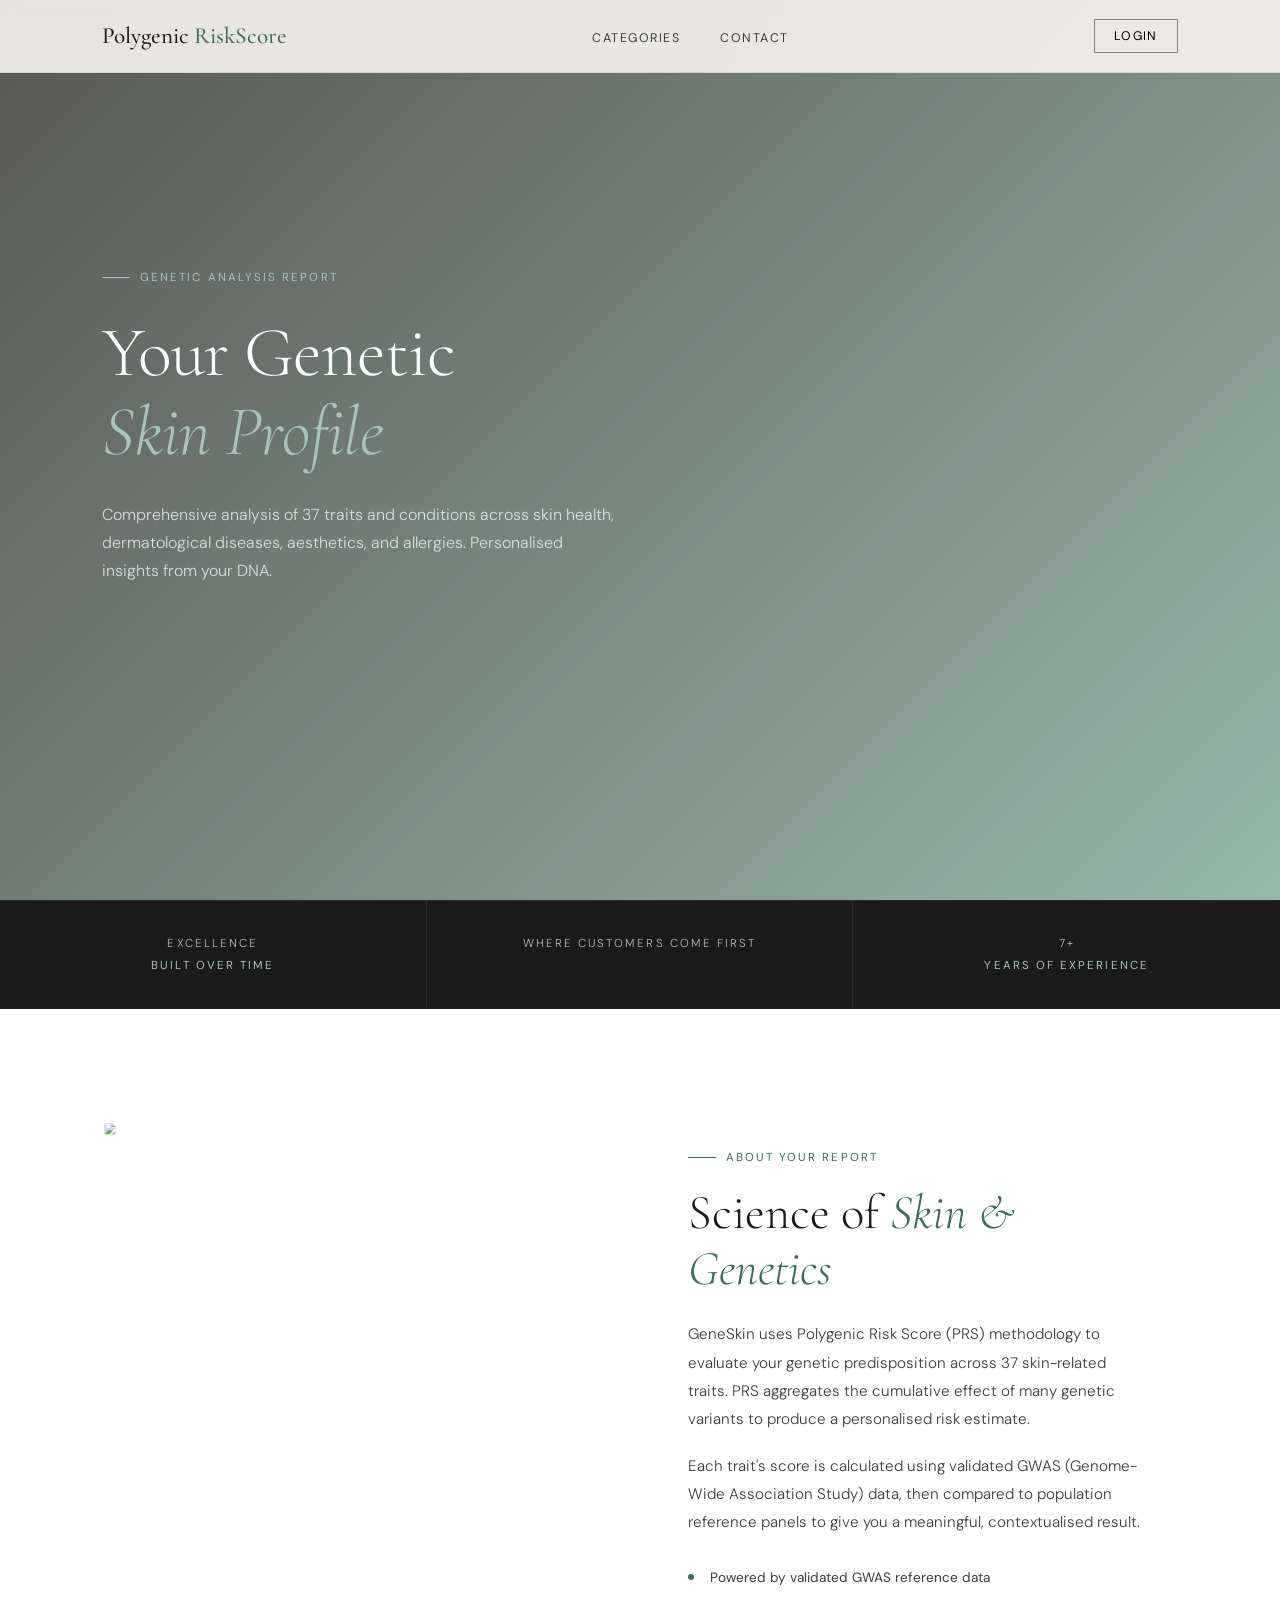
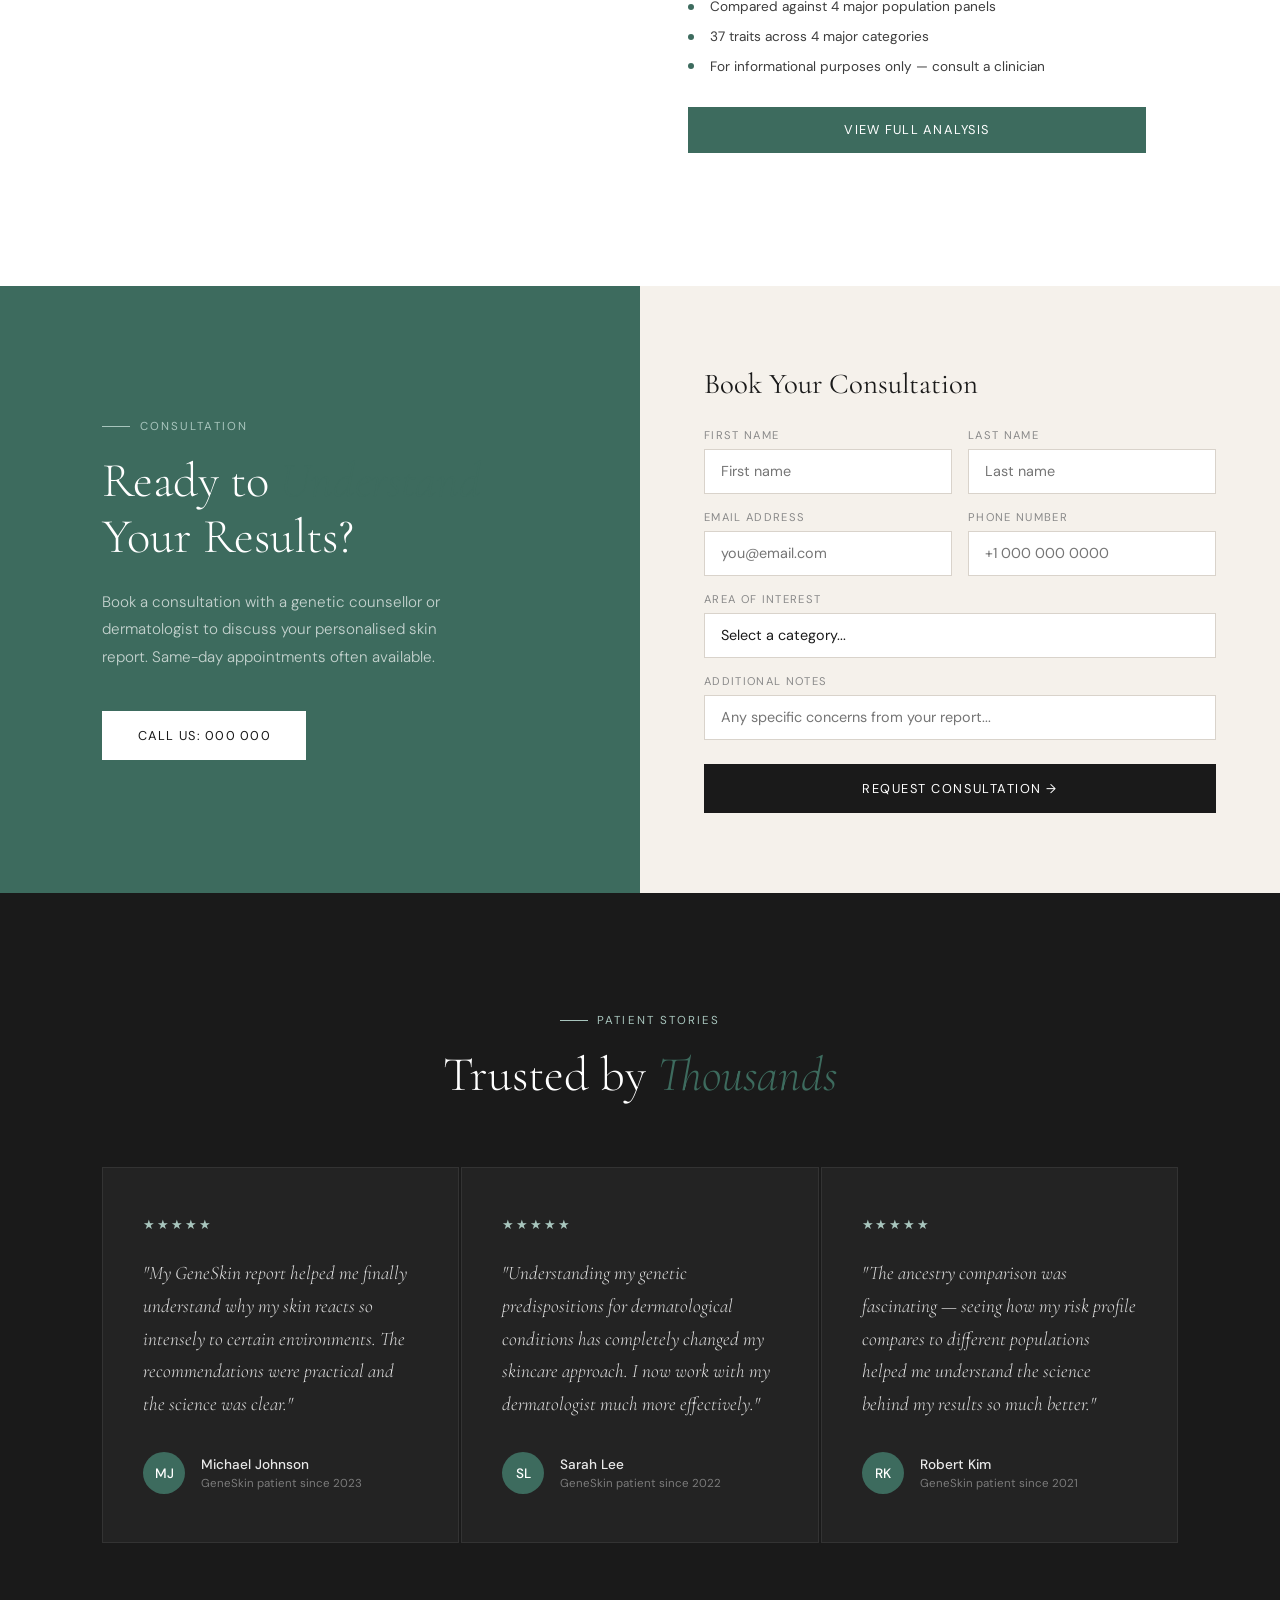
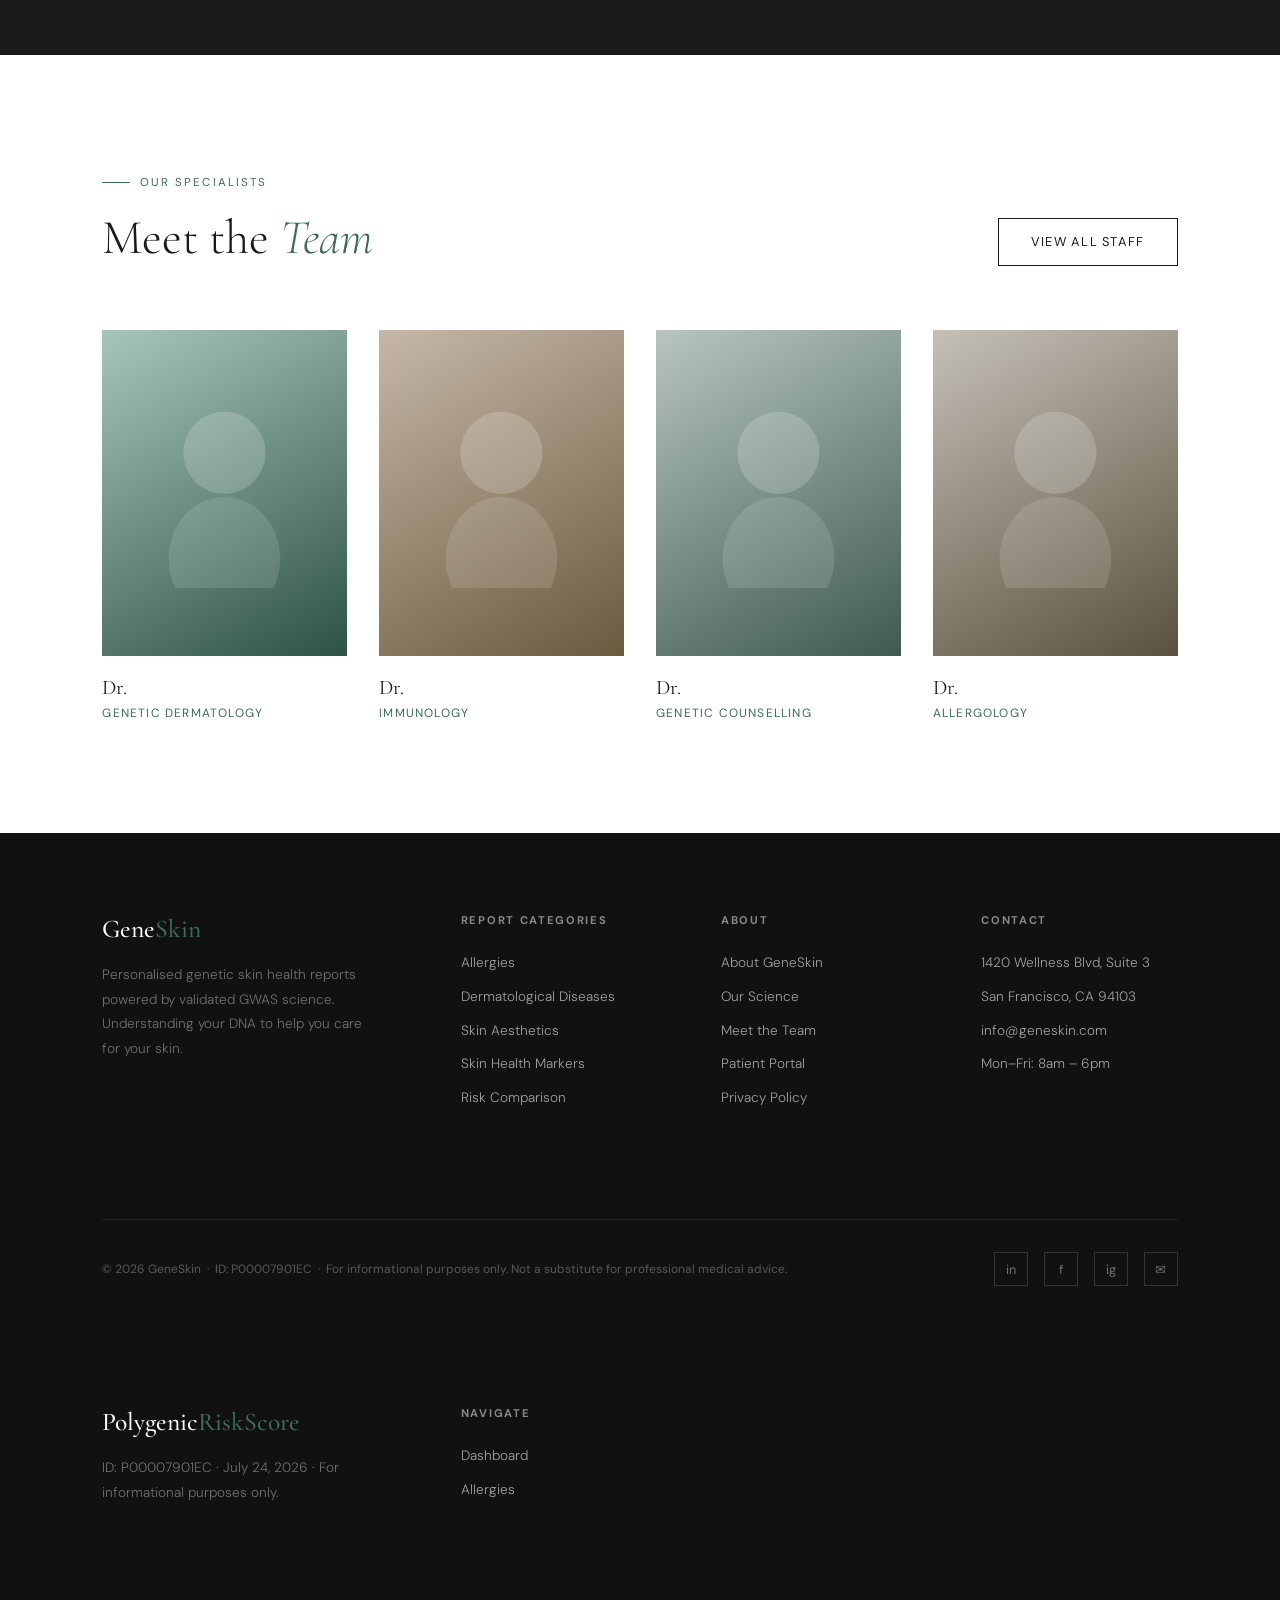
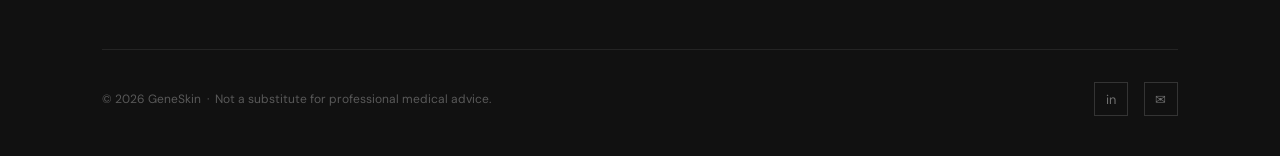
==== index.html @ 8145c3d1 "first commit" ====
<!DOCTYPE html>
<html lang="en">
<head>
  <meta charset="UTF-8" />
  <meta name="viewport" content="width=device-width, initial-scale=1.0" />
  <title>GeneSkin — Genetic Skin Report</title>
  <link rel="preconnect" href="https://fonts.googleapis.com" />
  <link rel="preconnect" href="https://fonts.gstatic.com" crossorigin />
  <link href="https://fonts.googleapis.com/css2?family=Cormorant+Garamond:ital,wght@0,300;0,400;0,500;0,600;1,300;1,400&family=DM+Sans:ital,opsz,wght@0,9..40,300;0,9..40,400;0,9..40,500;1,9..40,300&display=swap" rel="stylesheet" />
  <link rel="stylesheet" href="style.css" />
</head>
<body>



<!-- ── FRONT PAGE INFO STRIP ── -->


<!-- ── NAV ── -->
<nav>
  <a href="#" class="nav-logo" onclick="showPage('dashboard'); return false;">Polygenic <span>RiskScore</span></a>
  <ul class="nav-links">
  
    
    <li><a href="#" onclick="showPage('comparison'); return false;">categories</a></li>
    
    <li><a href="#" onclick="showPage('dashboard'); setTimeout(()=>document.getElementById('contact-anchor').scrollIntoView({behavior:'smooth'}),300); return false;">Contact</a></li>
  </ul>
  <div style="display:flex; align-items:center; gap:1rem;">
    <button id="back-btn" class="btn-outline" style="display:none; font-size:0.78rem; padding:0.5rem 1.2rem;"></button>
    <button class="btn-outline" type="button" onclick="window.location.href='login.html';" style="font-size:0.78rem; padding:0.5rem 1.2rem;">Login</button>   
    
  </div>
  <button class="nav-hamburger" id="hamburger" aria-label="Open menu">
    <span></span><span></span><span></span>
  </button>
</nav>

<!-- Mobile Menu -->
<div class="mobile-menu" id="mobile-menu">
  <a href="#" onclick="closeMobileMenu(); showPage('dashboard'); return false;">Dashboard</a>
  <a href="#" onclick="closeMobileMenu(); showPage('allergies'); return false;">Allergies</a>
  <a href="#" onclick="closeMobileMenu(); showPage('dashboard'); setTimeout(()=>document.getElementById('services-anchor').scrollIntoView({behavior:'smooth'}),300); return false;">Categories</a>
  <a href="#" onclick="closeMobileMenu(); showPage('comparison'); return false;">Risk Analysis</a>
  <a href="#" onclick="closeMobileMenu(); showPage('dashboard'); setTimeout(()=>document.getElementById('contact-anchor').scrollIntoView({behavior:'smooth'}),300); return false;">Contact</a>
  <div class="mobile-menu-cta">
    <button class="nav-cta" style="width:100%; padding:1rem;" onclick="closeMobileMenu(); showPage('comparison');">View Report</button>
    <button class="btn-outline" style="width:100%; padding:1rem; color:var(--dark); border-color:var(--dark);" onclick="window.location.href='login.html';">Login</button>
  </div>
</div>

<!-- ══════════════ DASHBOARD PAGE ══════════════ -->
 
<div id="pg-dashboard" class="page-section">

  <!-- ── HERO ── -->
  <section class="hero" style="padding:0;">
    <img src="../code/images/patient.webp" class="patientpic" alt="Patient consultation" />
    <div class="hero-overlay"></div>
    <div class="hero-content">
      <div class="hero-tag">Genetic Analysis Report</div>
      <h1>Your Genetic<br/><em>Skin Profile</em></h1>
      <p class="hero-desc">Comprehensive analysis of 37 traits and conditions across skin health, dermatological diseases, aesthetics, and allergies. Personalised insights from your DNA.</p>
    
    </div>
    
  </section>

  <!-- ── STATS STRIP ── -->
    <div class="stats-strip">
      <div class="stat-item stat-tagline">
      <div class="stat-num">Excellence </div>
      <div class="stat-label">Built Over Time</div>
      </div>
    <div class="stat-item stat-tagline">
      <div class="stat-num">Where Customers Come First</div>
    
    </div>
    <div class="stat-item stat-tagline">
      <div class="stat-num">7+</div>
      <div class="stat-label">years of experience</div>
    </div>     
  </div>

 
  <!-- ── ABOUT / PRS ── -->
  <section class="about" id="about-anchor">
    <div class="about-inner reveal">
      <div class="about-img-wrap">
    <img src="/output/code/images/hosiptalin.jpg" class="hosiptalin">
      </div>
      <div class="about-content">
        <span class="section-tag">About Your Report</span>
        <h2>Science of <em>Skin & Genetics</em></h2>
        <p>GeneSkin uses Polygenic Risk Score (PRS) methodology to evaluate your genetic predisposition across 37 skin-related traits. PRS aggregates the cumulative effect of many genetic variants to produce a personalised risk estimate.</p>
        <p>Each trait's score is calculated using validated GWAS (Genome-Wide Association Study) data, then compared to population reference panels to give you a meaningful, contextualised result.</p>
        <div class="credentials">
          <div class="credential">Powered by validated GWAS reference data</div>
          <div class="credential">Compared against 4 major population panels</div>
          <div class="credential">37 traits across 4 major categories</div>
          <div class="credential">For informational purposes only — consult a clinician</div>
        </div>
        <button class="btn-primary" onclick="showPage('comparison')">View Full Analysis</button>
      </div>
    </div>
  </section>

 


  <!-- ── BOOKING ── -->
  <div class="booking" id="booking-anchor">
    <div class="booking-left reveal">
      <span class="section-tag">Consultation</span>
      <h2>Ready to <em>Understand</em> Your Results?</h2>
      <p>Book a consultation with a genetic counsellor or dermatologist to discuss your personalised skin report. Same-day appointments often available.</p>
      <button class="btn-light">Call Us: 000 000</button>
    </div>
    <div class="booking-form reveal">
      <h3>Book Your Consultation</h3>
      <div class="form-row">
        <div class="form-group">
          <label>First Name</label>
          <input type="text" placeholder="First name" />
        </div>
        <div class="form-group">
          <label>Last Name</label>
          <input type="text" placeholder="Last name" />
        </div>
        <div class="form-group">
          <label>Email Address</label>
          <input type="email" placeholder="you@email.com" />
        </div>
        <div class="form-group">
          <label>Phone Number</label>
          <input type="tel" placeholder="+1 000 000 0000" />
        </div>
        <div class="form-group full">
          <label>Area of Interest</label>
          <select>
            <option>Select a category...</option>
            <option>Allergies</option>
            <option>Dermatological Diseases</option>
            <option>Skin Aesthetics</option>
            <option>Skin Health Markers</option>
            <option>Full Report Review</option>
          </select>
        </div>
        <div class="form-group full">
          <label>Additional Notes</label>
          <input type="text" placeholder="Any specific concerns from your report..." />
        </div>
        <button class="submit-btn" type="button">Request Consultation →</button>
      </div>
    </div>
  </div>

  <!-- ── TESTIMONIALS ── -->
  <section class="testimonials">
    <div class="test-head reveal">
      <span class="section-tag">Patient Stories</span>
      <h2>Trusted by <em>Thousands</em></h2>
    </div>
    <div class="testimonials-grid reveal">
      <div class="test-card">
        <div class="test-stars">★★★★★</div>
        <p class="test-text">"My GeneSkin report helped me finally understand why my skin reacts so intensely to certain environments. The recommendations were practical and the science was clear."</p>
        <div class="test-author">
          <div class="test-avatar">MJ</div>
          <div>
            <div class="test-name">Michael Johnson</div>
            <div class="test-role">GeneSkin patient since 2023</div>
          </div>
        </div>
      </div>
      <div class="test-card">
        <div class="test-stars">★★★★★</div>
        <p class="test-text">"Understanding my genetic predispositions for dermatological conditions has completely changed my skincare approach. I now work with my dermatologist much more effectively."</p>
        <div class="test-author">
          <div class="test-avatar">SL</div>
          <div>
            <div class="test-name">Sarah Lee</div>
            <div class="test-role">GeneSkin patient since 2022</div>
          </div>
        </div>
      </div>
      <div class="test-card">
        <div class="test-stars">★★★★★</div>
        <p class="test-text">"The ancestry comparison was fascinating — seeing how my risk profile compares to different populations helped me understand the science behind my results so much better."</p>
        <div class="test-author">
          <div class="test-avatar">RK</div>
          <div>
            <div class="test-name">Robert Kim</div>
            <div class="test-role">GeneSkin patient since 2021</div>
          </div>
        </div>
      </div>
    </div>
  </section>

  <!-- ── TEAM ── -->
  <section class="team" id="team-anchor">
    <div class="team-head reveal">
      <div>
        <span class="section-tag">Our Specialists</span>
        <h2>Meet the <em>Team</em></h2>
      </div>
      <button class="btn-outline" style="color:var(--dark); border-color:var(--dark);">View All Staff</button>
    </div>
    <div class="team-grid reveal">
      <div class="team-card">
        <div class="team-photo">
          <svg viewBox="0 0 100 130" xmlns="http://www.w3.org/2000/svg" width="60%">
            <circle cx="50" cy="38" r="28" fill="rgba(255,255,255,0.18)"/>
            <ellipse cx="50" cy="110" rx="38" ry="42" fill="rgba(255,255,255,0.12)"/>
          </svg>
        </div>
        <div class="team-overlay">
          <div class="team-social">in</div>
          <div class="team-social">✉</div>
          <div class="team-social">🔗</div>
        </div>
        <div class="team-info">
          <div class="team-name">Dr. </div>
          <div class="team-specialty">Genetic Dermatology</div>
        </div>
      </div>
      <div class="team-card">
        <div class="team-photo" style="background: linear-gradient(150deg,#c5b8a8 0%,#6b5a3e 100%);">
          <svg viewBox="0 0 100 130" xmlns="http://www.w3.org/2000/svg" width="60%">
            <circle cx="50" cy="38" r="28" fill="rgba(255,255,255,0.18)"/>
            <ellipse cx="50" cy="110" rx="38" ry="42" fill="rgba(255,255,255,0.12)"/>
          </svg>
        </div>
        <div class="team-overlay">
          <div class="team-social">in</div>
          <div class="team-social">✉</div>
          <div class="team-social">🔗</div>
        </div>
        <div class="team-info">
          <div class="team-name">Dr.</div>
          <div class="team-specialty">Immunology</div>
        </div>
      </div>
      <div class="team-card">
        <div class="team-photo" style="background: linear-gradient(150deg,#b8c5c0 0%,#3e5a52 100%);">
          <svg viewBox="0 0 100 130" xmlns="http://www.w3.org/2000/svg" width="60%">
            <circle cx="50" cy="38" r="28" fill="rgba(255,255,255,0.18)"/>
            <ellipse cx="50" cy="110" rx="38" ry="42" fill="rgba(255,255,255,0.12)"/>
          </svg>
        </div>
        <div class="team-overlay">
          <div class="team-social">in</div>
          <div class="team-social">✉</div>
          <div class="team-social">🔗</div>
        </div>
        <div class="team-info">
          <div class="team-name">Dr. </div>
          <div class="team-specialty">Genetic Counselling</div>
        </div>
      </div>
      <div class="team-card">
        <div class="team-photo" style="background: linear-gradient(150deg,#c5c0b8 0%,#5a523e 100%);">
          <svg viewBox="0 0 100 130" xmlns="http://www.w3.org/2000/svg" width="60%">
            <circle cx="50" cy="38" r="28" fill="rgba(255,255,255,0.18)"/>
            <ellipse cx="50" cy="110" rx="38" ry="42" fill="rgba(255,255,255,0.12)"/>
          </svg>
        </div>
        <div class="team-overlay">
          <div class="team-social">in</div>
          <div class="team-social">✉</div>
          <div class="team-social">🔗</div>
        </div>
        <div class="team-info">
          <div class="team-name">Dr. </div>
          <div class="team-specialty">Allergology</div>
        </div>
      </div>
    </div>
  </section>

  <!-- ── FOOTER ── -->
  <footer id="contact-anchor">
    <div class="foot-brand">
      <a href="#" class="nav-logo" onclick="showPage('dashboard'); return false;">Gene<span>Skin</span></a>
      <p>Personalised genetic skin health reports powered by validated GWAS science. Understanding your DNA to help you care for your skin.</p>
      
    </div>
    <div class="foot-col">
      <h4>Report Categories</h4>
      <ul>
        <li><a href="#" onclick="showPage('allergies'); return false;">Allergies</a></li>
        <li><a href="#" onclick="showPage('comparison'); return false;">Dermatological Diseases</a></li>
        <li><a href="#" onclick="showPage('comparison'); return false;">Skin Aesthetics</a></li>
        <li><a href="#" onclick="showPage('comparison'); return false;">Skin Health Markers</a></li>
        <li><a href="#" onclick="showPage('comparison'); return false;">Risk Comparison</a></li>
      </ul>
    </div>
    <div class="foot-col">
      <h4>About</h4>
      <ul>
        <li><a href="#">About GeneSkin</a></li>
        <li><a href="#">Our Science</a></li>
        <li><a href="#">Meet the Team</a></li>
        <li><a href="#">Patient Portal</a></li>
        <li><a href="#">Privacy Policy</a></li>
      </ul>
    </div>
    <div class="foot-col">
      <h4>Contact</h4>
      <ul>
        <li><a href="#">1420 Wellness Blvd, Suite 3</a></li>
        <li><a href="#">San Francisco, CA 94103</a></li>
        <li><a href="#">info@geneskin.com</a></li>
        <li><a href="#">Mon–Fri: 8am – 6pm</a></li>
      </ul>
    </div>
    <div class="foot-bottom">
      <p>© 2026 GeneSkin &nbsp;·&nbsp; ID: P00007901EC &nbsp;·&nbsp; For informational purposes only. Not a substitute for professional medical advice.</p>
      <div class="foot-socials">
        <div class="foot-social">in</div>
        <div class="foot-social">f</div>
        <div class="foot-social">ig</div>
        <div class="foot-social">✉</div>
      </div>
    </div>
  </footer>

</div><!-- end pg-dashboard -->

<!-- ══════════════ ALLERGIES PAGE ══════════════ -->
<div id="pg-allergies" class="page-section">

  <section class="allergies-section" id="overview">
    <div class="allergy-head reveal">
      <div>
        <span class="section-tag"></span>
        <h2> <em>Allergies</em></h2>
       
        <p style="font-size:0.95rem; font-weight:300; color:var(--cream); margin-top:1rem; max-width:580px; line-height:1.75;">Analysis of immune responses, sensitivities, and allergic reactions based on your genetic variants.</p>
      </div>
    </div>
    <div class="traits-layout reveal">
      <div class="jump-menu-container">
        <div class="jump-menu-header">On this page</div>
        <ul class="jump-menu-list">
          <li class="active"><a href="#overview">Overview</a></li>
          <li><a href="#eczema">Eczema</a></li>
          <li><a href="#hives">Environmental Trigger Responses</a></li>
          <li><a href="#contact-dermatitis">General Allergic Sensitivity</a></li>
          <li><a href="#faqs">FAQs</a></li>
        </ul>
      </div>

      <div class="traits-list">
      <div class="trait-row vh" id="hives" onclick="showPage('trait-detail')">
        <div class="rbadge b-vh">Very High</div>
        <div>
          <div class="tname">Itch intensity from mosquito bite</div>
          <div class="tdesc">The intensity of mosquito bite itching refers to the body's reaction to the mosquito's saliva, which can range from mild to intense. This indicates how the immune system responds to allergens.</div>
        </div>
        <div class="tarrow">→</div>
      </div>
      <div class="trait-row md" id="contact-dermatitis">
        <div class="rbadge b-md">Medium</div>
        <div>
          <div class="tname">Allergic diseases (asthma, allergic rhinitis, or eczema)</div>
          <div class="tdesc">Reactions of the body to substances that are normally harmless, causing symptoms such as difficulty breathing, sneezing, or skin irritation. They affect quality of life.</div>
        </div>
        <div class="tarrow">→</div>
      </div>
      <div class="trait-row md">
        <div class="rbadge b-md">Medium</div>
        <div>
          <div class="tname">Allergic sensitivity</div>
          <div class="tdesc">The body's reaction to substances that are normally harmless, such as pollen or food, causing symptoms like itching, swelling, and difficulty breathing.</div>
        </div>
        <div class="tarrow">→</div>
      </div>
      <div class="trait-row md" id="eczema">
        <div class="rbadge b-md">Medium</div>
        <div>
          <div class="tname">Eczema and allergies</div>
          <div class="tdesc">Skin reactions that occur due to sensitivities to substances, causing itching, redness, and inflammation. Important for understanding body reactions to allergens and irritants.</div>
        </div>
        <div class="tarrow">→</div>
      </div>
      </div>
    </div>
  </section>

  <!-- Allergies footer -->
  <div id="faqs"></div>
  <footer id="contact-anchor-allergies">
    <div class="foot-brand">
      <a href="#" class="nav-logo" onclick="showPage('dashboard'); return false;">Gene<span>Skin</span></a>
      <p>Personalised genetic skin health reports. ID: P00007901EC · July 24, 2026</p>
    </div>
    <div class="foot-col">
      <h4>Report Sections</h4>
      <ul>
        <li><a href="#" onclick="showPage('dashboard'); return false;">Dashboard</a></li>
        <li><a href="#" onclick="showPage('comparison'); return false;">Risk Analysis</a></li>
      </ul>
    </div>
    <div class="foot-col"><h4></h4><ul></ul></div>
    <div class="foot-col"><h4></h4><ul></ul></div>
    <div class="foot-bottom">
      <p>© 2026 GeneSkin &nbsp;·&nbsp; For informational purposes only.</p>
      <div class="foot-socials">
        <div class="foot-social">in</div>
        <div class="foot-social">✉</div>
      </div>
    </div>
  </footer>

</div><!-- end pg-allergies -->


<!-- ══════════════ TRAIT DETAIL PAGE ══════════════ -->
<div id="pg-trait-detail" class="page-section">

  <section class="detail-section">
    <div class="reveal">
      <span class="section-tag">Trait Detail</span>
      <h2 class="detail-title">Itch intensity from mosquito bite</h2>
      <p class="detail-sub">The intensity of mosquito bite itching refers to the body's reaction to the mosquito's saliva, which can range from mild to intense. This characteristic is important because it indicates how the immune system responds to allergens.</p>
      <div class="risk-pill">⚠ Very High Risk</div>
    </div>

    <div class="detail-inner">
      <div class="reveal">
        <div class="card">
          <div class="card-title"><span>💡</span> Clinical Recommendations</div>
          <div class="recs">
            <div class="rec">The phenotype of 'mosquito bite itch intensity' with a risk level of 'Very High' indicates that you experience a significantly stronger reaction to mosquito bites compared to most people. This heightened sensitivity can lead to more intense itching and discomfort when bitten, which may be bothersome and could affect your quality of life.</div>
            <div class="rec">To manage this condition, consider using topical anti-itch creams or antihistamines to alleviate symptoms when you do get bitten. Additionally, taking preventive measures such as using insect repellent, wearing protective clothing, and avoiding areas with high mosquito activity can help reduce the likelihood of bites. If the itching becomes severe or persistent, consulting a healthcare professional for further advice may be beneficial.</div>
          </div>
        </div>

        <div class="card">
          <div class="card-title"><span>🧬</span> Genetic Variants</div>
          <p style="color:var(--light);font-size:0.85rem;font-weight:300;margin-bottom:1.2rem;">The following genetic variants are associated with this phenotype, listed in descending order of their impact on your Polygenic Risk Score:</p>
          <div style="overflow-x:auto;">
            <table class="gtable">
              <thead><tr><th>Chromosome</th><th>Position</th><th>Ref / Effect Alleles</th><th>Your Genotype</th><th>Gene</th></tr></thead>
              <tbody>
                <tr><td>22</td><td>37251028</td><td>C / T</td><td>CC</td><td><span class="gbadge">RAC2</span></td></tr>
                <tr><td>11</td><td>81190800</td><td>A / C</td><td>AA</td><td><span class="gbadge">near COX6A1P4</span></td></tr>
                <tr><td>2</td><td>47971006</td><td>C / T</td><td>CC</td><td><span class="gbadge">near VN1R18P</span></td></tr>
                <tr><td>2</td><td>48191180</td><td>A / G</td><td>AA</td><td><span class="gbadge">near RN7SKP224</span></td></tr>
                <tr><td>4</td><td>122806140</td><td>G / T</td><td>GG</td><td><span class="gbadge">near FGF2</span></td></tr>
                <tr><td>1</td><td>152206676</td><td>C / T</td><td>CC</td><td><span class="gbadge">CCDST</span></td></tr>
                <tr><td>3</td><td>106156699</td><td>A / C</td><td>AA</td><td><span class="gbadge">near CBLB</span></td></tr>
                <tr><td>13</td><td>67122540</td><td>C / T</td><td>CC</td><td><span class="gbadge">PCDH9</span></td></tr>
                <tr><td>4</td><td>122690387</td><td>G / T</td><td>TT</td><td><span class="gbadge">near IL21-AS1</span></td></tr>
                <tr><td>5</td><td>132295159</td><td>A / C</td><td>CA</td><td><span class="gbadge">P4HA2, SLC22A4</span></td></tr>
              </tbody>
            </table>
          </div>
        </div>

        <div class="card">
          <div class="card-title"><span>📚</span> Research Reference</div>
          <div class="res-block">
            <div class="res-ttl">GWAS of self-reported mosquito bite size, itch intensity and attractiveness to mosquitoes implicates immune-related predisposition loci</div>
            <div class="res-doi">DOI: 10.1093/hmg/ddx036</div>
            <p class="res-body">This study investigates how people react to mosquito bites, focusing on the intensity of itching, the size of the reaction, and attractiveness to mosquitoes. Information from over 84,000 individuals was analyzed, resulting in the identification of 15 significant genetic associations. These associations are linked to genes related to the immune system, which play an important role in the body's response to bites.</p>
            <a href="https://www.ebi.ac.uk/gwas/studies/GCST004861" class="res-link" target="_blank">View full study →</a>
          </div>
        </div>
      </div>

      <div class="reveal">
        <div class="pop-card">
          <div class="pop-title">Population Comparison</div>
          <p class="pop-sub">Your genetic risk compared to different populations:</p>
          <div class="pop-bars">
            <div class="pop-row"><div class="pop-lbl">You</div><div class="pop-track"><div class="pop-fill you" style="width:92%">92%</div></div></div>
            <div class="pop-row"><div class="pop-lbl">European</div><div class="pop-track"><div class="pop-fill" style="width:68%">68%</div></div></div>
            <div class="pop-row"><div class="pop-lbl">East Asian</div><div class="pop-track"><div class="pop-fill" style="width:72%">72%</div></div></div>
            <div class="pop-row"><div class="pop-lbl">African</div><div class="pop-track"><div class="pop-fill" style="width:65%">65%</div></div></div>
            <div class="pop-row"><div class="pop-lbl">South Asian</div><div class="pop-track"><div class="pop-fill" style="width:70%">70%</div></div></div>
          </div>
        </div>

        <div class="insight">
          <strong>💡 Key Insight</strong><br/><br/>
          Your genetic profile shows very high susceptibility to mosquito bite reactions. The genes involved (particularly RAC2) are associated with immune system function, explaining the heightened inflammatory response to mosquito saliva.
        </div>
      </div>
    </div>
  </section>

  <footer>
    <div class="foot-brand">
      <a href="#" class="nav-logo" onclick="showPage('dashboard'); return false;">Gene<span>Skin</span></a>
      <p>ID: P00007901EC · July 24, 2026</p>
    </div>
    <div class="foot-col"><h4></h4><ul></ul></div>
    <div class="foot-col"><h4></h4><ul></ul></div>
    <div class="foot-col"><h4></h4><ul></ul></div>
    <div class="foot-bottom">
      <p>© 2026 GeneSkin &nbsp;·&nbsp; For informational purposes only.</p>
      <div class="foot-socials"><div class="foot-social">in</div><div class="foot-social">✉</div></div>
    </div>
  </footer>

</div><!-- end pg-trait-detail -->


<!-- ══════════════ COMPARISON PAGE ══════════════ -->
<div id="pg-comparison" class="page-section">

  <section class="comparison-section">
    <div class="reveal categories-hero">
      <h2>categories</h2>
      <p class="categories-hero-sub">Compare your genetic risk profile across different populations and understand your trait distribution.</p>
    </div>
              
        <div class="topic-list">
          <div class="topic-row">
            <h3>Cardiovascular</h3>
            <p>*Highlights inherited patterns linked to heart and vascular health, including genetic tendencies influencing blood pressure regulation, lipid and cholesterol metabolism, arterial elasticity, clotting mechanisms, and inflammation-related risk markers. These insights help identify predispositions to conditions such as hypertension, atherosclerosis, thrombosis, and other cardiovascular complications, enabling early monitoring and preventive lifestyle strategies.</p>
            <p style="margin-top:1.45rem;"> *Four Focus Areas: The analysis categorizes your results into Arterial Health (blood pressure), Cholesterol & Fats (lipids like LDL and HDL), Diseases (risk for stroke or heart failure), and Other indicators (heart structure and electrical activity).
             Predisposition vs. Destiny: The summary emphasizes that these scores reflect predisposition, not a diagnosis. Your actual health outcomes are heavily influenced by environmental factorsâ€”both controllable (diet and exercise) and uncontrollable (pollution and stress)</p>
          </div>
          <div class="topic-row">
            <h3>Nutrition</h3>
            <p>Explains how your unique genetic profile may influence the way your body processes nutrients, regulates appetite signals, metabolizes carbohydrates and fats, and responds to various vitamins, minerals, and micronutrients. By understanding these inherited tendencies, it provides insights into potential nutrient sensitivities, metabolic efficiency, and dietary preferences, enabling more precise, personalized diet planning, optimized nutrition strategies, and long-term wellness management tailored specifically to your genetic makeup.</p>
          <p style="margin-top:1.45rem;"> *Four Focus Areas: The analysis categorizes your results into Arterial Health (blood pressure), Cholesterol & Fats (lipids like LDL and HDL), Diseases (risk for stroke or heart failure), and Other indicators (heart structure and electrical activity).
             Predisposition vs. Destiny: The summary emphasizes that these scores reflect predisposition, not a diagnosis. Your actual health outcomes are heavily influenced by environmental factorsâ€”both controllable (diet and exercise) and uncontrollable (pollution and stress)</p>
          </div>
          </div>
          <div class="topic-row academicsport">
            <h4>Academic and Sport</h4>
            <p>Summarizes traits connected to cognitive focus, stress resilience, recovery rate, and exercise response to support learning strategy and training optimization.</p>
            <p style="margin-top:1.45rem;"> *Four Focus Areas: The analysis categorizes your results into Arterial Health (blood pressure), Cholesterol & Fats (lipids like LDL and HDL), Diseases (risk for stroke or heart failure), and Other indicators (heart structure and electrical activity).
             Predisposition vs. Destiny: The summary emphasizes that these scores reflect predisposition, not a diagnosis. Your actual health outcomes are heavily influenced by environmental factorsâ€”both controllable (diet and exercise) and uncontrollable (pollution and stress)</p>
          </div>
        </div>
  </section>

  <footer>
    <div class="foot-brand">
      <a href="#" class="nav-logo" onclick="showPage('dashboard'); return false;">Polygenic<span>RiskScore</span></a>
      <p>ID: P00007901EC · July 24, 2026 · For informational purposes only.</p>
    </div>
    <div class="foot-col">
      <h4>Navigate</h4>
      <ul>
        <li><a href="#" onclick="showPage('dashboard'); return false;">Dashboard</a></li>
        <li><a href="#" onclick="showPage('allergies'); return false;">Allergies</a></li>
      </ul>
    </div>
    <div class="foot-col"><h4></h4><ul></ul></div>
    <div class="foot-col"><h4></h4><ul></ul></div>
    <div class="foot-bottom">
      <p>© 2026 GeneSkin &nbsp;·&nbsp; Not a substitute for professional medical advice.</p>
      <div class="foot-socials"><div class="foot-social">in</div><div class="foot-social">✉</div></div>
    </div>
  </footer>

</div><!-- end pg-comparison -->

<script src="main.js"></script>
</body>
</html>
---- style.css ----
*, *::before, *::after { box-sizing: border-box; margin: 0; padding: 0; }

:root {
  --cream:   #f5f1eb;
  --white:   #ffffff;
  --dark:    #1a1a1a;
  --mid:     #3d3d3d;
  --light:   #8a8a8a;
  --accent:  #3d6b5e;
  --accent2: #a8c5bd;
  --warm:    #e8e0d5;
  --line:    #d9d3cb;
  /* risk colours */
  --c-vh: #E65100;
  --c-hi: #F2A65A;
  --c-md: #BDBDBD;
  --c-lo: #9B8FBF;
  --c-vl: #6A4AA3;
}

html { scroll-behavior: smooth; }

body {
  font-family: 'DM Sans', sans-serif;
  background: var(--cream);
  color: var(--dark);
  overflow-x: hidden;
}

/* ── NAV ── */
nav {
  position: fixed; top: 0; left: 0; right: 0; z-index: 100;
  display: flex; align-items: center; justify-content: space-between;
  padding: 1.2rem 8vw;
  background: rgba(245,241,235,0.92);
  backdrop-filter: blur(12px);
  border-bottom: 1px solid var(--line);
  transition: all .3s ease;
}
nav.scrolled {
  padding: 0.9rem 8vw;
  box-shadow: 0 4px 24px rgba(0,0,0,0.07);
}
.nav-logo {
  font-family: 'Cormorant Garamond', serif;
  font-size: 1.45rem; font-weight: 500; color: var(--dark); text-decoration: none;
}
.nav-logo span { color: var(--accent); }
.nav-links { display: flex; gap: 2.5rem; list-style: none; }
.nav-links a {
  font-size: 0.78rem; font-weight: 400; letter-spacing: 0.12em;
  text-transform: uppercase; color: var(--mid);
  text-decoration: none; position: relative; transition: color .25s;
}
.nav-links a::after {
  content: ''; position: absolute; bottom: -3px; left: 0; right: 0;
  height: 1px; background: var(--accent); transform: scaleX(0);
  transition: transform .3s ease;
}
.nav-links a:hover { color: var(--accent); }
.nav-links a:hover::after { transform: scaleX(1); }
.nav-cta {
  background: var(--accent); color: #fff;
  border: none; padding: 0.65rem 1.5rem;
  font-family: 'DM Sans', sans-serif; font-size: 0.78rem;
  letter-spacing: 0.1em; text-transform: uppercase; cursor: pointer;
  transition: background .25s, transform .2s;
}
.nav-cta:hover { background: #2e5245; transform: translateY(-1px); }

/* ── HERO ── */
.hero {
  min-height: 100vh;
  padding-top: 80px; position: relative; overflow: hidden;
}
.patientpic {
  width: 100%; height: 100%; object-fit: cover; object-position: center 58%;
  position: absolute; top: 0; left: 0;
}
.hero-overlay {
  position: absolute; inset: 0;
  background: linear-gradient(135deg, rgba(26,26,26,0.72) 0%, rgba(73, 136, 118, 0.55) 100%);
}
.hero-content {
  position: relative; z-index: 2;
  display: flex; flex-direction: column; justify-content: center; align-items: flex-start;
  padding: 6rem 8vw; min-height: 100vh;
  animation: fadeUp .9s ease both;
}
.hero-tag {
  display: inline-flex; align-items: center; gap: 0.6rem;
  font-size: 0.72rem; letter-spacing: 0.18em; text-transform: uppercase;
  color: var(--accent2); margin-bottom: 1.8rem;
}
.hero-tag::before {
  content: ''; display: block; width: 28px; height: 1px;
  background: var(--accent2);
}
.hero h1 {
  font-family: 'Cormorant Garamond', serif;
  font-size: clamp(3rem, 5.5vw, 5.2rem);
  font-weight: 300; line-height: 1.12;
  letter-spacing: -0.01em; color: #fff;
  margin-bottom: 1.8rem;
}
.hero h1 em { font-style: italic; color: var(--accent2); }
.hero-desc {
  font-size: 1rem; font-weight: 300; line-height: 1.75;
  color: rgba(255,255,255,0.75); max-width: 520px; margin-bottom: 2.8rem;
}
.hero-btns { display: flex; gap: 1rem; align-items: center; }
.btn-primary {
  background: var(--accent); color: #fff;
  border: none; padding: 0.9rem 2rem;
  font-family: 'DM Sans', sans-serif; font-size: 0.8rem;
  letter-spacing: 0.1em; text-transform: uppercase; cursor: pointer;
  transition: all .25s;
  max-width: 500px; width: 100%;
}
.btn-primary:hover { background: #2e5245; transform: translateY(-2px); }
.btn-outline {
  background: transparent; color: #000000;
  border: 1px solid rgba(29, 28, 28, 0.5); padding: 0.9rem 2rem;
  font-family: 'DM Sans', sans-serif; font-size: 0.8rem;
  letter-spacing: 0.1em; text-transform: uppercase; cursor: pointer;
  transition: all .25s;
}
.btn-outline:hover { border-color: var(--accent2); color: var(--accent2); }

.hero-badge {
  position: absolute; bottom: 2.5rem; right: 8vw;
  background: var(--cream); padding: 1.2rem 1.6rem;
  box-shadow: 0 8px 30px rgba(0,0,0,0.2);
  z-index: 10;
  animation: slideRight .8s .4s ease both;
}
.hero-badge .badge-num {
  font-family: 'Cormorant Garamond', serif;
  font-size: 2.2rem; font-weight: 300; color: var(--accent); line-height: 1;
}
.hero-badge .badge-txt {
  font-size: 0.7rem; letter-spacing: 0.1em; text-transform: uppercase;
  color: var(--light); margin-top: 0.2rem;
}

/* ── STATS STRIP ── */
.stats-strip {
  background: var(--dark); display: grid; grid-template-columns: repeat(3,1fr);
  border-top: 1px solid rgba(255,255,255,0.08);
}
.stat-item {
  padding: 2.2rem 2rem; text-align: center;
  border-right: 1px solid rgba(255,255,255,0.08);
}
.stat-item:last-child { border-right: none; }
.stat-num {
  font-family: 'Cormorant Garamond', serif;
  font-size: 2.5rem; font-weight: 300; color: var(--accent2);
  line-height: 1;
}
.stat-label {
  font-size: 0.7rem; letter-spacing: 0.14em; text-transform: uppercase;
  color: rgba(255,255,255,0.45); margin-top: 0.5rem;
}
.stat-item.stat-tagline .stat-num,
.stat-item.stat-tagline .stat-label {
  font-family: 'DM Sans', sans-serif;
  font-size: 0.72rem;
  letter-spacing: 0.18em;
  text-transform: uppercase;
  color: var(--accent2);
  line-height: 1.4;
}
.stat-item.stat-tagline .stat-label { margin-top: 0.35rem; }
.stat-item.stat-tagline .stat-num { overflow-wrap: anywhere; }

/* ── SECTION COMMONS ── */
section { padding: 7rem 8vw; }
.section-tag {
  display: inline-flex; align-items: center; gap: 0.6rem;
  font-size: 0.72rem; letter-spacing: 0.18em; text-transform: uppercase;
  color: var(--accent); margin-bottom: 1.2rem;
}
.section-tag::before {
  content: ''; display: block; width: 28px; height: 1px; background: var(--accent);
}
h2 {
  font-family: 'Cormorant Garamond', serif;
  font-size: clamp(2.4rem, 3.8vw, 3.8rem);
  font-weight: 300; line-height: 1.15; color: var(--dark);
}
h2 em { font-style: italic; color: var(--accent); }

/* ── SERVICES / CATEGORIES ── */
.services { background: var(--cream); }
.services-head {
  display: flex; justify-content: space-between; align-items: flex-end;
  margin-bottom: 4rem;
}
.services-head-left { max-width: 50%; }
.services-head p {
  font-size: 0.9rem; font-weight: 300; line-height: 1.75;
  color: var(--mid); max-width: 340px;
}
.services-grid {
  display: grid; grid-template-columns: repeat(4, 1fr); gap: 1.5px;
  background: var(--line);
}
.service-card {
  background: var(--cream); padding: 3rem 2.5rem;
  position: relative; overflow: hidden;
  transition: background .3s;
  cursor: pointer; display: flex; flex-direction: column;
  min-height: 280px;
}
.service-card:hover { background: var(--dark); }
.service-card:hover .service-title,
.service-card:hover .service-desc { color: #fff; }
.service-card:hover .service-icon { border-color: var(--accent2); color: var(--accent2); }
.service-card:hover .service-arrow { opacity: 1; transform: translate(0,0); }
.service-img {
  width: 100%; height: 100%; object-fit: cover; object-position: center 20%;
  position: absolute; top: 0; left: 0; z-index: 1;
  transition: transform .3s, opacity .3s;
  opacity: 0;
}
.service-card:hover .service-img { transform: scale(1.03); opacity: 1; }
.service-hover-thumb {
  width: 32px; height: 32px; border-radius: 6px; object-fit: cover;
  box-shadow: 0 1px 4px rgba(0,0,0,0.08);
  opacity: 0; visibility: hidden; transform: translateY(2px);
  transition: opacity .2s ease, transform .2s ease, visibility .2s;
}
.service-card:hover .service-hover-thumb {
  opacity: 1; visibility: visible; transform: translateY(0);
}
.service-num {
  position: absolute; top: 1.5rem; right: 1.5rem;
  font-family: 'Cormorant Garamond', serif;
  font-size: 3.5rem; font-weight: 300; opacity: 0.07;
  line-height: 1; pointer-events: none;
  transition: opacity .3s; z-index: 3;
}
.service-card:hover .service-num { opacity: .15; }
.service-icon {
  width: 52px; height: 52px;
  border: 1px solid var(--line);
  display: flex; align-items: center; justify-content: center;
  margin-bottom: 2rem; font-size: 1.4rem;
  transition: all .3s; z-index: 3; position: relative;
}
.service-title {
  font-family: 'Cormorant Garamond', serif;
  font-size: 1.55rem; font-weight: 400; margin-bottom: 1rem;
  color: var(--dark); transition: color .3s; z-index: 3; position: relative;
}
.service-count {
  font-size: 0.72rem; letter-spacing: 0.12em; text-transform: uppercase;
  color: var(--accent); margin-bottom: 0.8rem;
  z-index: 3; position: relative; transition: color .3s;
}
.service-card:hover .service-count { color: var(--accent2); }
.service-desc {
  font-size: 0.85rem; font-weight: 300; line-height: 1.75;
  color: var(--light); transition: color .3s; z-index: 3; position: relative;
}
.service-arrow {
  position: absolute; bottom: 2rem; right: 2rem;
  font-size: 1.2rem; color: var(--accent2);
  opacity: 0; transform: translate(-6px, 6px);
  transition: all .3s; z-index: 3;
}

/* ── RISK OVERVIEW ── */
.risk-overview { background: var(--white); }
.risk-grid {
  display: grid; grid-template-columns: 1fr 1fr; gap: 5rem;
  align-items: center; margin-top: 3rem;
}
.donut-wrap { display: flex; flex-direction: column; align-items: center; }
.legend { display: flex; flex-direction: column; gap: 0.75rem; margin-top: 1.8rem; width: 100%; max-width: 340px; }
.li {
  display: flex; align-items: center; gap: 0.9rem; padding: 0.75rem 1rem;
  background: var(--cream); transition: background .2s, transform .2s;
}
.li:hover { background: var(--warm); transform: translateX(4px); }
.ldot { width: 14px; height: 14px; flex-shrink: 0; }
.ltxt { flex: 1; font-size: 0.86rem; color: var(--mid); }
.lnum {
  font-family: 'Cormorant Garamond', serif;
  font-size: 1.6rem; font-weight: 300; color: var(--dark);
}

.bar-section { }
.bar-chart { display: flex; gap: 1.5rem; align-items: flex-end; height: 260px; padding: 1rem 0; }
.bar-group { display: flex; flex-direction: column; align-items: center; gap: 0.5rem; }
.bar-stack { display: flex; flex-direction: column; gap: 3px; height: 220px; justify-content: flex-end; }
.bar-seg {
  width: 54px; transition: all .25s ease; border-radius: 4px 4px 0 0;
  box-shadow: 0 4px 12px rgba(0, 0, 0, 0.08);
  position: relative;
}
.bar-seg:hover {
  transform: translateY(-3px);
  box-shadow: 0 8px 20px rgba(0, 0, 0, 0.15);
}
.blbl { font-size: 0.72rem; letter-spacing: 0.08em; text-transform: uppercase; color: var(--light); text-align: center; font-weight: 500; }

/* risk colour helpers with gradients */
.c-vh { background: linear-gradient(135deg, #E65100 0%, #b83d00 100%); }
.c-hi { background: linear-gradient(135deg, #F2A65A 0%, #d98d35 100%); }
.c-md { background: linear-gradient(135deg, #BDBDBD 0%, #999999 100%); }
.c-lo { background: linear-gradient(135deg, #9B8FBF 0%, #7a6d99 100%); }
.c-vl { background: linear-gradient(135deg, #6A4AA3 0%, #4d2d7a 100%); }

/* ── TRAITS LIST (ALLERGIES) ── */
.allergies-section {
  background: var(--cream);
  padding-top: 0;
}
.allergy-head {
  display: flex; justify-content: space-between; align-items: flex-end;
  margin-bottom: 4rem;
  min-height: 300px;
  padding: 7.5rem 3rem 3rem;
  width: 100vw;
  margin-left: calc(50% - 50vw);
  margin-right: calc(50% - 50vw);
  background:
    linear-gradient(rgba(245, 241, 235, 0), rgba(245, 241, 235, 0)),
    url('../images/nature.avif') center 72%/cover no-repeat;
  border: 1px solid var(--line);
}
.sum-cards {
  display: grid; grid-template-columns: repeat(3, 1fr); gap: 1.5px;
  background: var(--line); margin-bottom: 4rem;
}
.sum-card {
  background: var(--cream); padding: 2.2rem 2.5rem; text-align: center;
}
.sum-num {
  font-family: 'Cormorant Garamond', serif;
  font-size: 3rem; font-weight: 300; line-height: 1;
}
.sum-lbl {
  font-size: 0.68rem; letter-spacing: 0.14em; text-transform: uppercase;
  color: var(--light); margin-top: 0.5rem;
}

.traits-layout {
  display: grid;
  grid-template-columns: minmax(220px, 300px) minmax(0, 1fr);
  gap: ;
  align-items: start;
}

.jump-menu-container {
  width: 100%;
  max-width: 300px;
  font-family: sans-serif;
  border: 1px solid #887a87;
  border-radius: 4px;
  overflow: hidden;
  box-shadow: darkgreen;
  background: #969280ce;
  position: sticky;
  top: 100px;
}

.jump-menu-header {
  background-color: #204e08;
  color: #fff;
  padding: 15px 20px;
  font-weight: 700;
  font-size: 1.1rem;
}

.jump-menu-list {
  list-style: none;
  padding: 0;
  margin: 0;
  background:var(--warm);
}

.jump-menu-list li {
  border-left: 5px solid transparent;
  transition: all 0.2s ease;
}

.jump-menu-list li.active {
  border-left-color:#204e08;
}

.jump-menu-list li.active a {
  color: #000;
  font-weight: 700;
}

.jump-menu-list li a {
  display: block;
  padding: 12px 20px;
  text-decoration: none;
  color: #767676;
  font-size: 0.95rem;
}

.jump-menu-list li a:hover {
  background-color: #f9f9f9;
  color: #333;
}

.traits-list { display: flex; flex-direction: column; gap: 1px; background: var(--line); }
.trait-row {
  background: var(--cream); padding: 2rem 2.5rem;
  display: grid; grid-template-columns: auto 1fr auto; gap: 2rem; align-items: center;
  position: relative; overflow: hidden; cursor: pointer;
  transition: background .3s;
  width: 100%;
}
.trait-row::before { content: ''; position: absolute; left: 0; top: 0; bottom: 0; width: 4px; }
.trait-row.vh::before { background: var(--c-vh); }
.trait-row.hi::before { background: var(--c-hi); }
.trait-row.md::before { background: var(--c-md); }
.trait-row.lo::before { background: var(--c-lo); }
.trait-row.vl::before { background: var(--c-vl); }
.trait-row:hover { background: var(--white); }
.rbadge {
  padding: 0.4rem 1rem; font-size: 0.68rem; letter-spacing: 0.12em;
  text-transform: uppercase; font-weight: 500; color: white; min-width: 110px; text-align: center; white-space: nowrap;
}
.b-vh { background: var(--c-vh); }
.b-hi { background: var(--c-hi); }
.b-md { background: var(--c-md); }
.b-lo { background: var(--c-lo); }
.b-vl { background: var(--c-vl); }
.tname {
  font-family: 'Cormorant Garamond', serif;
  font-size: 1.3rem; font-weight: 400; color: var(--dark); margin-bottom: 0.35rem;
}
.tdesc { font-size: 0.85rem; font-weight: 300; color: var(--light); line-height: 1.7; }
.tarrow { font-size: 1.2rem; color: var(--light); transition: transform .3s, color .3s; }
.trait-row:hover .tarrow { transform: translateX(5px); color: var(--accent); }

/* ── TRAIT DETAIL ── */
.detail-section { background: var(--white); }
.detail-inner { display: grid; grid-template-columns: 2fr 1fr; gap: 4rem; margin-top: 3rem; }
.detail-title {
  font-family: 'Cormorant Garamond', serif;
  font-size: clamp(2rem, 3.5vw, 3rem); font-weight: 300;
  color: var(--dark); margin-bottom: 1.2rem; line-height: 1.2;
}
.detail-sub {
  font-size: 0.95rem; font-weight: 300; color: var(--mid);
  line-height: 1.85; max-width: 700px; margin-bottom: 1.8rem;
}
.risk-pill {
  display: inline-flex; align-items: center; gap: 0.5rem;
  padding: 0.55rem 1.4rem; font-size: 0.72rem;
  letter-spacing: 0.14em; text-transform: uppercase; font-weight: 500;
  color: white; background: var(--c-vh);
  margin-bottom: 0.5rem;
}

.card {
  background: var(--cream); padding: 2.5rem;
  margin-bottom: 1.8rem;
}
.card-title {
  font-family: 'Cormorant Garamond', serif;
  font-size: 1.55rem; font-weight: 400; color: var(--dark);
  margin-bottom: 1.5rem; display: flex; align-items: center; gap: 0.6rem;
}

.recs { display: flex; flex-direction: column; gap: 1.2rem; }
.rec {
  padding-left: 1.4rem; position: relative;
  line-height: 1.85; font-size: 0.9rem; font-weight: 300; color: var(--mid);
}
.rec::before { content: ''; position: absolute; left: 0; top: 0.65rem; width: 6px; height: 6px; border-radius: 50%; background: var(--accent); }

.gtable { width: 100%; border-collapse: collapse; margin-top: 0.8rem; }
.gtable th, .gtable td { padding: 0.85rem 1rem; text-align: left; border-bottom: 1px solid var(--line); }
.gtable th {
  background: var(--warm); font-weight: 500; color: var(--mid);
  font-size: 0.7rem; text-transform: uppercase; letter-spacing: 0.1em;
}
.gtable td { font-family: 'DM Mono', monospace; font-size: 0.81rem; color: var(--mid); }
.gtable tr:hover td { background: var(--white); }
.gbadge {
  display: inline-block; background: var(--accent); color: white;
  padding: 0.15rem 0.55rem; font-size: 0.72rem; font-weight: 500; letter-spacing: 0.05em;
}

.pop-card { background: var(--cream); padding: 2rem 2.2rem; margin-bottom: 1.8rem; }
.pop-title {
  font-family: 'Cormorant Garamond', serif;
  font-size: 1.4rem; font-weight: 400; color: var(--dark); margin-bottom: 0.4rem;
}
.pop-sub { font-size: 0.83rem; font-weight: 300; color: var(--light); margin-bottom: 1.5rem; }
.pop-bars { display: flex; flex-direction: column; gap: 0.9rem; }
.pop-row { display: flex; align-items: center; gap: 0.9rem; }
.pop-lbl { min-width: 88px; font-size: 0.78rem; letter-spacing: 0.08em; text-transform: uppercase; color: var(--light); }
.pop-track { flex: 1; height: 26px; background: var(--warm); overflow: hidden; }
.pop-fill {
  height: 100%; background: var(--c-vh);
  display: flex; align-items: center; justify-content: flex-end;
  padding-right: 0.7rem; color: white; font-weight: 500; font-size: 0.78rem;
}
.pop-fill.you { background: var(--accent); }

.insight {
  background: #f0f7f5; padding: 1.5rem 1.6rem;
  border-left: 3px solid var(--accent);
  font-size: 0.88rem; font-weight: 300; line-height: 1.75; color: var(--mid);
}
.insight strong { color: var(--dark); font-weight: 500; }

.res-block { background: var(--cream); padding: 1.5rem 1.6rem; border-left: 3px solid var(--line); }
.res-ttl { font-weight: 500; color: var(--dark); margin-bottom: 0.3rem; font-size: 0.9rem; line-height: 1.5; }
.res-doi { font-size: 0.75rem; color: var(--light); margin-bottom: 0.9rem; letter-spacing: 0.08em; }
.res-body { font-size: 0.85rem; font-weight: 300; line-height: 1.8; color: var(--mid); margin-bottom: 0.9rem; }
.res-link { display: inline-block; color: var(--accent); font-size: 0.85rem; font-weight: 500; text-decoration: none; }
.res-link:hover { text-decoration: underline; }

/* ── COMPARISON / ANALYSIS ── */
.comparison-section {
  background: var(--cream);
  padding-top: 84px;
}
.categories-hero {
  --categories-bg: url('../code/images/happypatient.png');
  width: 100vw;
  margin: 0 0 1rem;
  margin-left: calc(50% - 50vw);
  margin-right: calc(50% - 50vw);
  min-height: 420px;
  border: 1px solid var(--line);
  display: grid;
  place-items: center;
  text-align: center;
  padding: 2rem 1.2rem;
  background-image:
    linear-gradient(rgba(21, 18, 14, 0.45), rgba(21, 18, 14, 0.45)),
    var(--categories-bg);
  background-size: cover;
  background-position: center 12%;
  background-repeat: no-repeat;
  margin-bottom: 50px;
}
.categories-hero h2 {
  color: #fff;
  text-transform: uppercase;
  letter-spacing: 0.08em;
}
.categories-hero-sub {
  font-size: 0.95rem;
  font-weight: 300;
  color: rgba(255, 255, 255, 0.92);
  margin-top: 2rem;
  max-width: 680px;
  margin-left: auto;
  margin-right: auto;
  line-height: 1.75;
  padding-top: 300px;
}
.comp-grid { display: grid; grid-template-columns: 1fr 1fr; gap: 2px; background: var(--line); margin-top: 3rem; }
.comp-card { background: var(--white); padding: 3rem 2.8rem; }
.comp-card.full { grid-column: 1 / -1; }
.comp-ttl {
  font-family: 'Cormorant Garamond', serif;
  font-size: 1.7rem; font-weight: 400;  color:#204e08; ;
  margin-bottom: 0.4rem;
}
.comp-sub { font-size: 0.82rem; font-weight: 300; color: var(--light); margin-bottom: 2rem; letter-spacing: 0.05em; }
.topic-list { display: flex; flex-direction: column; gap: 1rem;  }
.topic-row { background: var(--cream);padding: 1.1rem 1rem; margin-bottom: 50px; color:#000000;  font-size: 2.7rem; font-family: 'Cormorant Garamond', serif; }
.topic-row h3 {
  font-family: 'Cormorant Garamond', serif;
  font-size: 3.35rem;
  font-weight: 500;
  color: var(--dark);
  padding-top:5px;
}
.topic-row p { font-size: 1.12rem; font-weight: 300; color: var(--mid); line-height: 1.7;padding-left: 400px;  }
.topic-row p1{font-size: 0.92rem; font-weight: 300; color: var(--mid); line-height: 1.7;padding-left: 400px; }
/* heatmap */
.heatmap { display: grid; grid-template-columns: repeat(5,1fr); gap: 3px; margin-bottom: 1.5rem; }
.hm { aspect-ratio: 1; display: flex; flex-direction: column; align-items: center; justify-content: center; padding: 0.5rem; cursor: pointer; transition: transform .2s, box-shadow .2s; }
.hm:hover { transform: scale(1.06); box-shadow: 0 4px 16px rgba(0,0,0,0.14); }
.hm-v { font-size: 1.2rem; font-weight: 600; color: white; line-height: 1; }
.hm-l { font-size: 0.6rem; color: rgba(255,255,255,0.88); text-align: center; margin-top: 0.2rem; line-height: 1.3; }

/* distribution */
.dist-chart { display: flex; align-items: flex-end; gap: 1.2rem; height: 240px; padding: 2.5rem 0 0; justify-content: center; }
.dist-col { display: flex; flex-direction: column; align-items: center; gap: 0.75rem; }
.dist-bar { width: 70px; position: relative; cursor: pointer; transition: opacity .25s; }
.dist-bar:hover { opacity: 0.8; }
.dist-n { position: absolute; top: -28px; left: 50%; transform: translateX(-50%); font-family: 'Cormorant Garamond', serif; font-weight: 300; font-size: 1.5rem; color: var(--dark); }
.dist-lbl { font-size: 0.72rem; letter-spacing: 0.1em; text-transform: uppercase; color: var(--mid); text-align: center; }

/* ancestry */
.anc-bars { display: flex; flex-direction: column; gap: 1.2rem; }
.anc-group { background: var(--cream); padding: 1.5rem 1.8rem; transition: background .3s; }
.anc-group:hover { background: var(--warm); }
.anc-head { display: flex; justify-content: space-between; align-items: center; margin-bottom: 0.9rem; }
.anc-name { font-family: 'Cormorant Garamond', serif; font-size: 1.1rem; font-weight: 400; color: var(--dark); }
.anc-score { font-size: 0.78rem; letter-spacing: 0.1em; text-transform: uppercase; color: var(--light); }
.rbar { display: flex; gap: 2px; height: 32px; overflow: hidden; }
.rseg { display: flex; align-items: center; justify-content: center; color: white; font-size: 0.76rem; font-weight: 500; transition: opacity .2s; }
.rseg:hover { opacity: 0.85; }

/* legend horizontal */
.legh { display: flex; justify-content: center; gap: 1.8rem; flex-wrap: wrap; margin-top: 1.8rem; }
.legh-item { display: flex; align-items: center; gap: 0.5rem; }
.legh-dot { width: 12px; height: 12px; }
.legh-txt { font-size: 0.75rem; letter-spacing: 0.08em; text-transform: uppercase; color: var(--light); }

/* ── ABOUT ── */
.about { background: var(--white); }
.about-inner {
  display: grid; grid-template-columns: 1fr 1fr; gap: 6rem; align-items: center;
}
.about-img-wrap { position: relative; aspect-ratio: 3/4; overflow: hidden; }
.about-img {
  width: 100%; height: 100%;
  background: linear-gradient(160deg, #a8c5bd 0%, #3d6b5e 100%);
  display: flex; align-items: center; justify-content: center;
}
.about-img::after {
  content: '';
  position: absolute; bottom: -2rem; right: -2rem;
  width: 60%; height: 60%;
  border: 2px solid var(--line); z-index: -1;
}
.about-accent-box {
  position: absolute; top: 2rem; right: -2rem;
  background: var(--dark); color: var(--accent2);
  padding: 1.5rem 1.2rem; text-align: center; width: 110px;
}
.about-accent-box .big {
  font-family: 'Cormorant Garamond', serif;
  font-size: 2.8rem; font-weight: 300; line-height: 1;
}
.about-accent-box small {
  font-size: 0.65rem; letter-spacing: 0.12em;
  text-transform: uppercase; opacity: .6;
}
.about-content { padding-right: 2rem; }
.about-content h2 { margin-bottom: 1.5rem; }
.about-content p {
  font-size: 0.95rem; font-weight: 300; line-height: 1.85;
  color: var(--mid); margin-bottom: 1.2rem;
}
.credentials { display: flex; flex-direction: column; gap: 0.8rem; margin: 2rem 0; }
.credential { display: flex; align-items: center; gap: 1rem; font-size: 0.85rem; color: var(--mid); }
.credential::before {
  content: ''; flex-shrink: 0; width: 6px; height: 6px; border-radius: 50%; background: var(--accent);
}

/* ── BOOKING ── */
.booking { background: var(--accent); display: grid; grid-template-columns: 1fr 1fr; padding: 0; overflow: hidden; }
.booking-left { padding: 6rem 8vw; display: flex; flex-direction: column; justify-content: center; }
.booking-left .section-tag { color: var(--accent2); }
.booking-left .section-tag::before { background: var(--accent2); }
.booking-left h2 { color: #fff; margin-bottom: 1.5rem; }
.booking-left p {
  font-size: 0.95rem; font-weight: 300; line-height: 1.8;
  color: rgba(255,255,255,0.7); max-width: 380px; margin-bottom: 2.5rem;
}
.btn-light {
  background: #fff; color: var(--dark); border: none;
  padding: 1rem 2.2rem; font-family: 'DM Sans', sans-serif;
  font-size: 0.8rem; letter-spacing: 0.1em; text-transform: uppercase;
  cursor: pointer; transition: all .25s; display: inline-block; width: fit-content;
}
.btn-light:hover { background: var(--dark); color: #fff; transform: translateY(-2px); }
.booking-form {
  background: var(--cream); padding: 5rem 4rem;
  display: flex; flex-direction: column; gap: 1.2rem;
}
.booking-form h3 {
  font-family: 'Cormorant Garamond', serif;
  font-size: 1.8rem; font-weight: 400; color: var(--dark);
  margin-bottom: 0.5rem;
}
.form-row { display: grid; grid-template-columns: 1fr 1fr; gap: 1rem; }
.form-group { display: flex; flex-direction: column; gap: 0.4rem; }
.form-group label {
  font-size: 0.7rem; letter-spacing: 0.12em; text-transform: uppercase; color: var(--light);
}
.form-group input, .form-group select {
  background: var(--white); border: 1px solid var(--line);
  padding: 0.8rem 1rem; font-family: 'DM Sans', sans-serif;
  font-size: 0.9rem; color: var(--dark); outline: none; transition: border-color .2s;
  appearance: none; -webkit-appearance: none;
}
.form-group input:focus, .form-group select:focus { border-color: var(--accent); }
.form-group.full { grid-column: span 2; }
.submit-btn {
  grid-column: span 2; background: var(--dark); color: #fff; border: none;
  padding: 1rem; font-family: 'DM Sans', sans-serif;
  font-size: 0.8rem; letter-spacing: 0.12em; text-transform: uppercase;
  cursor: pointer; margin-top: 0.5rem; transition: background .25s;
}
.submit-btn:hover { background: var(--accent); }

/* ── TESTIMONIALS ── */
.testimonials { background: var(--dark); padding: 7rem 8vw; }
.test-head { text-align: center; margin-bottom: 4rem; }
.test-head .section-tag { justify-content: center; color: var(--accent2); }
.test-head .section-tag::before { background: var(--accent2); }
.test-head h2 { color: #fff; }
.testimonials-grid { display: grid; grid-template-columns: repeat(3,1fr); gap: 2px; }
.test-card {
  background: rgba(255,255,255,0.04); padding: 3rem 2.5rem;
  border: 1px solid rgba(255,255,255,0.07);
  transition: background .3s, border-color .3s;
}
.test-card:hover { background: rgba(255,255,255,0.08); border-color: rgba(255,255,255,0.15); }
.test-stars { color: var(--accent2); font-size: 0.8rem; letter-spacing: 0.15em; margin-bottom: 1.5rem; }
.test-text {
  font-family: 'Cormorant Garamond', serif;
  font-size: 1.2rem; font-weight: 300; font-style: italic;
  line-height: 1.7; color: rgba(255,255,255,0.85); margin-bottom: 2rem;
}
.test-author { display: flex; align-items: center; gap: 1rem; }
.test-avatar {
  width: 42px; height: 42px; border-radius: 50%;
  background: var(--accent); display: flex; align-items: center;
  justify-content: center; font-size: 0.85rem; font-weight: 500; color: #fff; flex-shrink: 0;
}
.test-name { font-size: 0.85rem; font-weight: 500; color: rgba(255,255,255,0.9); }
.test-role { font-size: 0.72rem; color: rgba(255,255,255,0.4); margin-top: 0.15rem; }

/* ── TEAM ── */
.team { background: var(--white); }
.team-head { display: flex; justify-content: space-between; align-items: flex-end; margin-bottom: 4rem; }
.team-grid { display: grid; grid-template-columns: repeat(4,1fr); gap: 2rem; }
.team-card { position: relative; overflow: hidden; }
.team-photo {
  aspect-ratio: 3/4; overflow: hidden;
  background: linear-gradient(150deg, #a8c5bd 0%, #2e5245 100%);
  display: flex; align-items: center; justify-content: center;
  font-size: 4rem; color: rgba(255,255,255,0.3);
}
.team-overlay {
  position: absolute; inset: 0;
  background: var(--accent); opacity: 0;
  display: flex; align-items: center; justify-content: center;
  gap: 1.2rem; transition: opacity .3s;
}
.team-card:hover .team-overlay { opacity: 0.92; }
.team-social {
  width: 38px; height: 38px; border: 1px solid rgba(255,255,255,0.5);
  display: flex; align-items: center; justify-content: center;
  color: #fff; font-size: 0.8rem; cursor: pointer; transition: background .2s;
}
.team-social:hover { background: rgba(255,255,255,0.2); }
.team-info { padding: 1.2rem 0 0; }
.team-name {
  font-family: 'Cormorant Garamond', serif;
  font-size: 1.3rem; font-weight: 400; color: var(--dark);
}
.team-specialty {
  font-size: 0.75rem; letter-spacing: 0.1em; text-transform: uppercase;
  color: var(--accent); margin-top: 0.3rem;
}

/* ── FOOTER ── */
footer {
  background: #111; padding: 5rem 8vw 2.5rem;
  display: grid; grid-template-columns: 1.5fr 1fr 1fr 1fr; gap: 4rem;
}
.foot-brand .nav-logo { color: #fff; font-size: 1.6rem; display: block; margin-bottom: 1.2rem; }
.foot-brand p {
  font-size: 0.85rem; font-weight: 300; line-height: 1.8;
  color: rgba(255,255,255,0.4); max-width: 260px; margin-bottom: 2rem;
}
.foot-col h4 {
  font-size: 0.7rem; letter-spacing: 0.15em; text-transform: uppercase;
  color: rgba(255,255,255,0.5); margin-bottom: 1.5rem;
}
.foot-col ul { list-style: none; display: flex; flex-direction: column; gap: 0.8rem; }
.foot-col ul a {
  font-size: 0.85rem; font-weight: 300; color: rgba(255,255,255,0.6);
  text-decoration: none; transition: color .2s;
}
.foot-col ul a:hover { color: var(--accent2); }
.foot-bottom {
  grid-column: span 4; margin-top: 3rem; padding-top: 2rem;
  border-top: 1px solid rgba(255,255,255,0.08);
  display: flex; justify-content: space-between; align-items: center;
}
.foot-bottom p { font-size: 0.75rem; color: rgba(255,255,255,0.3); }
.foot-socials { display: flex; gap: 1rem; }
.foot-social {
  width: 34px; height: 34px; border: 1px solid rgba(255,255,255,0.15);
  display: flex; align-items: center; justify-content: center;
  color: rgba(255,255,255,0.4); font-size: 0.8rem; cursor: pointer;
  transition: all .2s;
}
.foot-social:hover { border-color: var(--accent2); color: var(--accent2); }

/* ── PAGE SYSTEM ── */
.page { display: none; }
.page.active { display: contents; }
.page-section { display: none; }
.page-section.active { display: block; }

/* ── SCROLL REVEAL ── */
.reveal { opacity: 0; transform: translateY(30px); transition: opacity .7s ease, transform .7s ease; }
.reveal.in-view { opacity: 1; transform: translateY(0); }

/* ── ANIMATIONS ── */
@keyframes fadeUp { from { opacity:0; transform:translateY(40px); } to { opacity:1; transform:translateY(0); } }
@keyframes fadeIn { from { opacity:0; } to { opacity:1; } }
@keyframes slideRight { from { opacity:0; transform:translateX(-30px); } to { opacity:1; transform:translateX(0); } }

/* ── REPORT ID STRIP ── */
.report-strip {
  background: var(--warm); padding: 0.6rem 8vw;
  display: flex; align-items: center; justify-content: space-between;
  font-size: 0.72rem; letter-spacing: 0.1em; text-transform: uppercase; color: var(--light);
  border-bottom: 1px solid var(--line);
}
.report-strip b { color: var(--dark); }

/* ── HAMBURGER MENU ── */
.nav-hamburger {
  display: none;
  flex-direction: column;
  gap: 5px;
  cursor: pointer;
  padding: 4px;
  background: none;
  border: none;
  z-index: 200;
}
.nav-hamburger span {
  display: block;
  width: 24px;
  height: 2px;
  background: var(--dark);
  transition: all .3s ease;
}
.nav-hamburger.open span:nth-child(1) { transform: rotate(45deg) translate(5px, 5px); }
.nav-hamburger.open span:nth-child(2) { opacity: 0; }
.nav-hamburger.open span:nth-child(3) { transform: rotate(-45deg) translate(5px, -5px); }

.mobile-menu {
  display: none;
  position: fixed;
  top: 0; left: 0; right: 0; bottom: 0;
  background: var(--cream);
  z-index: 150;
  flex-direction: column;
  align-items: center;
  justify-content: center;
  gap: 2.5rem;
  opacity: 0;
  pointer-events: none;
  transition: opacity .3s ease;
}
.mobile-menu.open {
  opacity: 1;
  pointer-events: all;
}
.mobile-menu a {
  font-family: 'Cormorant Garamond', serif;
  font-size: 2rem;
  font-weight: 300;
  color: var(--dark);
  text-decoration: none;
  letter-spacing: 0.05em;
  transition: color .2s;
}
.mobile-menu a:hover { color: var(--accent); }
.mobile-menu-cta {
  margin-top: 1rem;
  display: flex;
  flex-direction: column;
  gap: 1rem;
  width: 80%;
  align-items: center;
}

/* ── RESPONSIVE ── */
@media (max-width: 1024px) {
  .services-grid { grid-template-columns: repeat(2,1fr); }
  .risk-grid { grid-template-columns: 1fr; gap: 3rem; }
  .about-inner { grid-template-columns: 1fr; gap: 3rem; }
  .about-img-wrap { aspect-ratio: 16/9; }
  .about-content { padding-right: 0; }
  .booking { grid-template-columns: 1fr; }
  .team-grid { grid-template-columns: repeat(2,1fr); }
  footer { grid-template-columns: 1fr 1fr; }
  .foot-bottom { grid-column: span 2; }
  .comp-grid { grid-template-columns: 1fr; }
  .comp-card.full { grid-column: 1; }
  .categories-hero { min-height: 320px; padding: 1.6rem 1rem; }
  .detail-inner { grid-template-columns: 1fr; }
}

@media (max-width: 768px) {
  /* Nav */
  nav { padding: 1rem 5vw; }
  .nav-links { display: none; }
  .nav-hamburger { display: flex; }
  nav > div:last-child .btn-outline,
  nav > div:last-child .nav-cta { display: none; }
  .mobile-menu { display: flex; }

  /* Sections */
  section { padding: 4rem 5vw; }

  /* Hero */
  .hero-content { padding: 5rem 5vw 4rem; }
  .hero-btns { flex-direction: column; align-items: stretch; width: 100%; }
  .hero-btns .btn-primary,
  .hero-btns .btn-outline { width: 100%; text-align: center; }

  /* Buttons — remove fixed widths */
  .btn-primary { width: 100%; max-width: 100%; }

  /* Stats strip */
  .stats-strip { grid-template-columns: 1fr; }
  .stat-item {
    padding: 1.3rem 1rem;
    border-right: none;
    border-bottom: 1px solid rgba(255,255,255,0.08);
  }
  .stat-item:last-child { border-bottom: none; }
  .stat-num { font-size: 2rem; }

  /* Services */
  .services-head { flex-direction: column; align-items: flex-start; gap: 1.5rem; }
  .services-head-left { max-width: 100%; }
  .services-grid { grid-template-columns: 1fr; }
  .service-card { min-height: 220px; padding: 2rem 1.8rem; }

  /* Risk overview */
  .bar-chart {
    gap: 0.8rem;
    height: 200px;
    overflow-x: auto;
    padding-bottom: 0.5rem;
    justify-content: flex-start;
  }
  .bar-seg { width: 40px; }
  .donut-wrap svg { width: 180px; height: 180px; }

  /* About */
  .about-content { padding-right: 0; }
  .about-img-wrap { aspect-ratio: 4/3; }

  /* Booking */
  .booking { grid-template-columns: 1fr; }
  .booking-left { padding: 4rem 5vw; }
  .booking-form { padding: 3rem 5vw; }
  .form-row { grid-template-columns: 1fr; }
  .form-group.full { grid-column: span 1; }
  .submit-btn { grid-column: span 1; }

  /* Testimonials */
  .testimonials-grid { grid-template-columns: 1fr; }
  .test-text { font-size: 1.1rem; }

  /* Team */
  .team-head { flex-direction: column; align-items: flex-start; gap: 1.5rem; }
  .team-grid { grid-template-columns: 1fr 1fr; }

  /* Traits / allergies */
  .sum-cards { grid-template-columns: repeat(3, 1fr); }
  .traits-layout { grid-template-columns: 1fr; }
  .jump-menu-container {
    max-width: 100%;
    position: static;
  }
  .trait-row {
    grid-template-columns: 1fr;
    gap: 0.8rem;
    padding: 1.5rem;
  }
  .rbadge { width: fit-content; }
  .tarrow { display: none; }

  /* Comparison / heatmap */
  .heatmap { grid-template-columns: repeat(4,1fr); gap: 2px; }
  .hm-v { font-size: 1rem; }
  .hm-l { font-size: 0.52rem; }
  .comp-card { padding: 2rem 1.5rem; }

  /* Distribution chart */
  .dist-chart { gap: 0.6rem; }
  .dist-bar { width: 50px; }

  /* Ancestry bars */
  .anc-head { flex-direction: column; align-items: flex-start; gap: 0.3rem; }
  .anc-group { padding: 1.2rem; }

  /* Detail page */
  .detail-inner { grid-template-columns: 1fr; gap: 2rem; }
  .gtable th, .gtable td { padding: 0.6rem 0.6rem; font-size: 0.72rem; }

  /* Footer */
  footer { grid-template-columns: 1fr; gap: 2.5rem; }
  .foot-bottom { grid-column: span 1; flex-direction: column; gap: 1.5rem; align-items: flex-start; }

  /* Legend */
  .legh { gap: 1rem; justify-content: flex-start; }
}

@media (max-width: 480px) {
  nav { padding: 0.9rem 4vw; }
  .hero h1 { font-size: 2.4rem; }
  .stats-strip { grid-template-columns: 1fr; }
  .stat-item { padding: 1.2rem 0.5rem; }
  .stat-num { font-size: 1.6rem; }
  .stat-label { font-size: 0.6rem; }
  h2 { font-size: 2rem; }
  .sum-cards { grid-template-columns: repeat(3,1fr); }
  .sum-num { font-size: 2.2rem; }
  .heatmap { grid-template-columns: repeat(3,1fr); }
  .team-grid { grid-template-columns: 1fr 1fr; }
  .bar-chart { gap: 0.5rem; }
  .bar-seg { width: 32px; }
  .blbl { font-size: 0.6rem; }
  .dist-bar { width: 40px; }
  .rbar { height: 24px; }
  .rseg { font-size: 0.62rem; }
}

.hosiptalin{
    transform: scale(0.7);
    object-position: right;   
    width: 100%;
    }

    .service-num{
      display: none;
    }

    .service-count{
      display: none;
    }

 .sneezpic{
  position: absolute;
    }
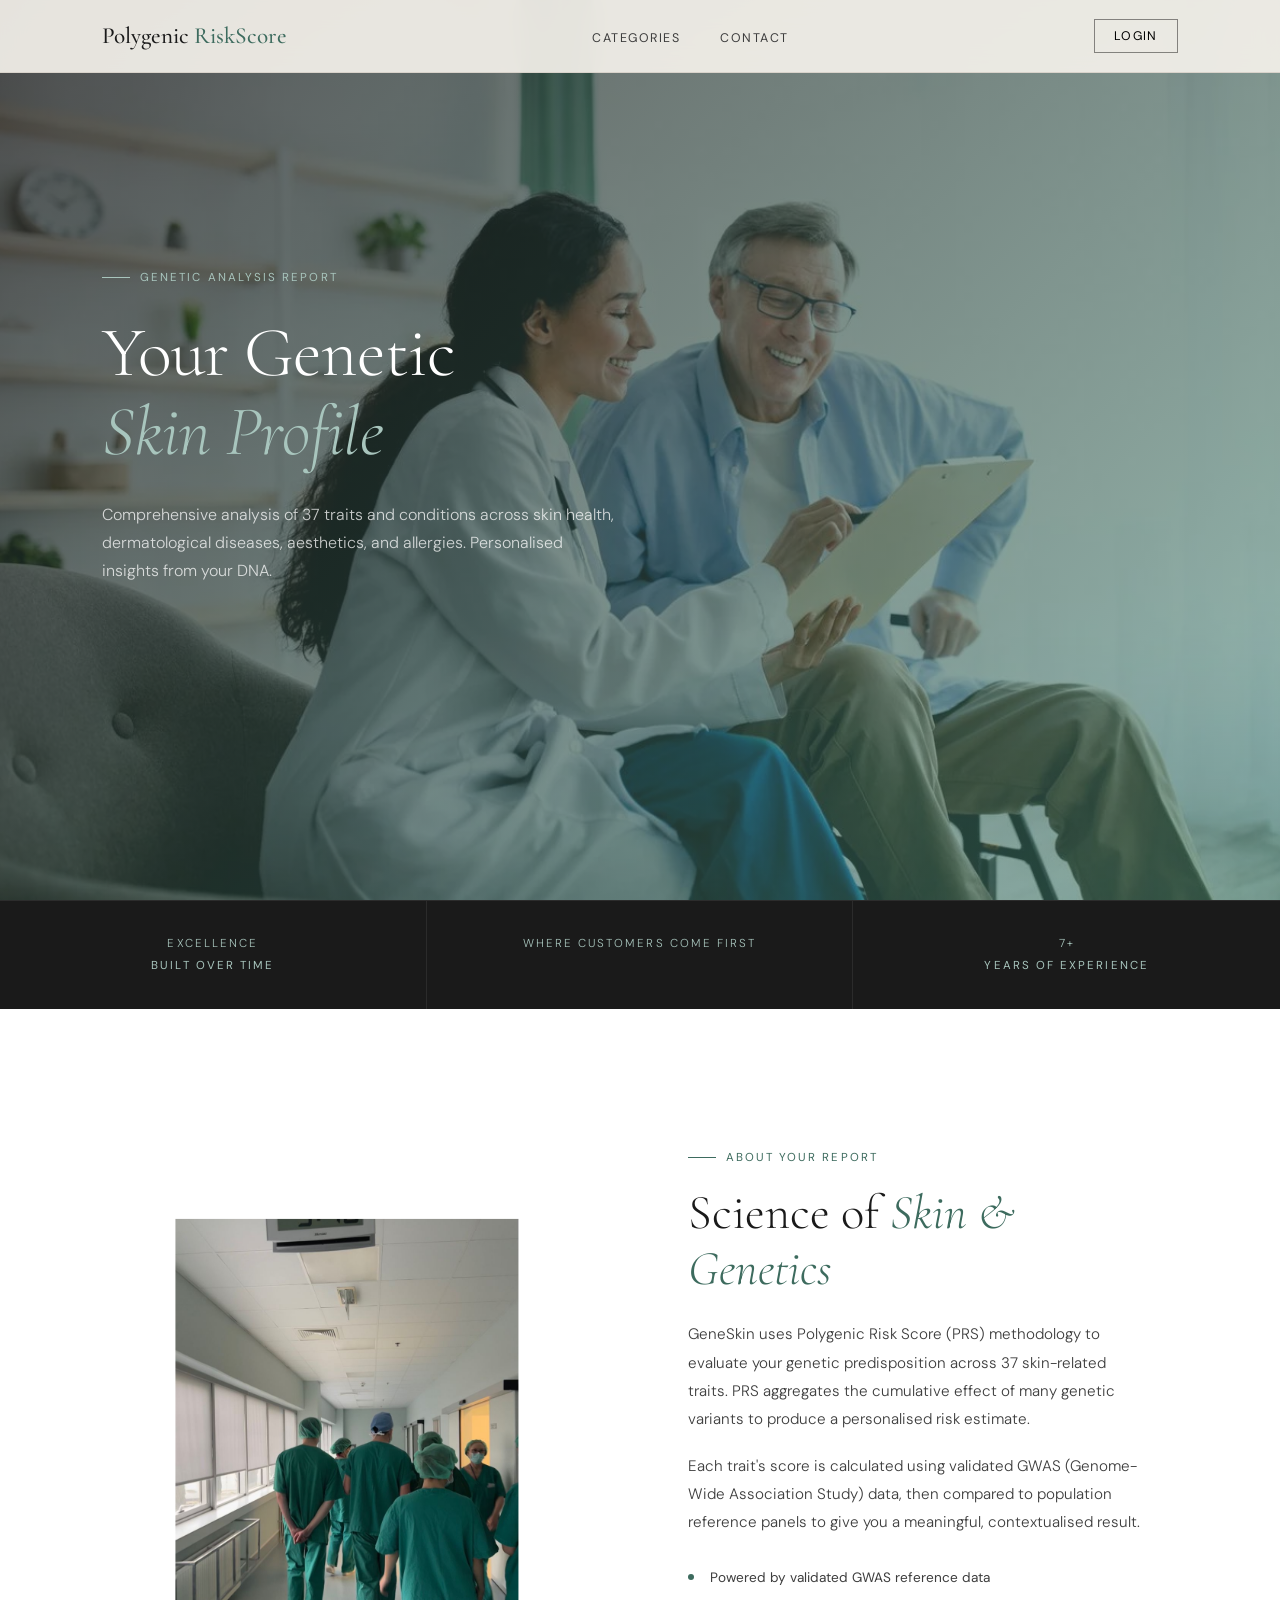
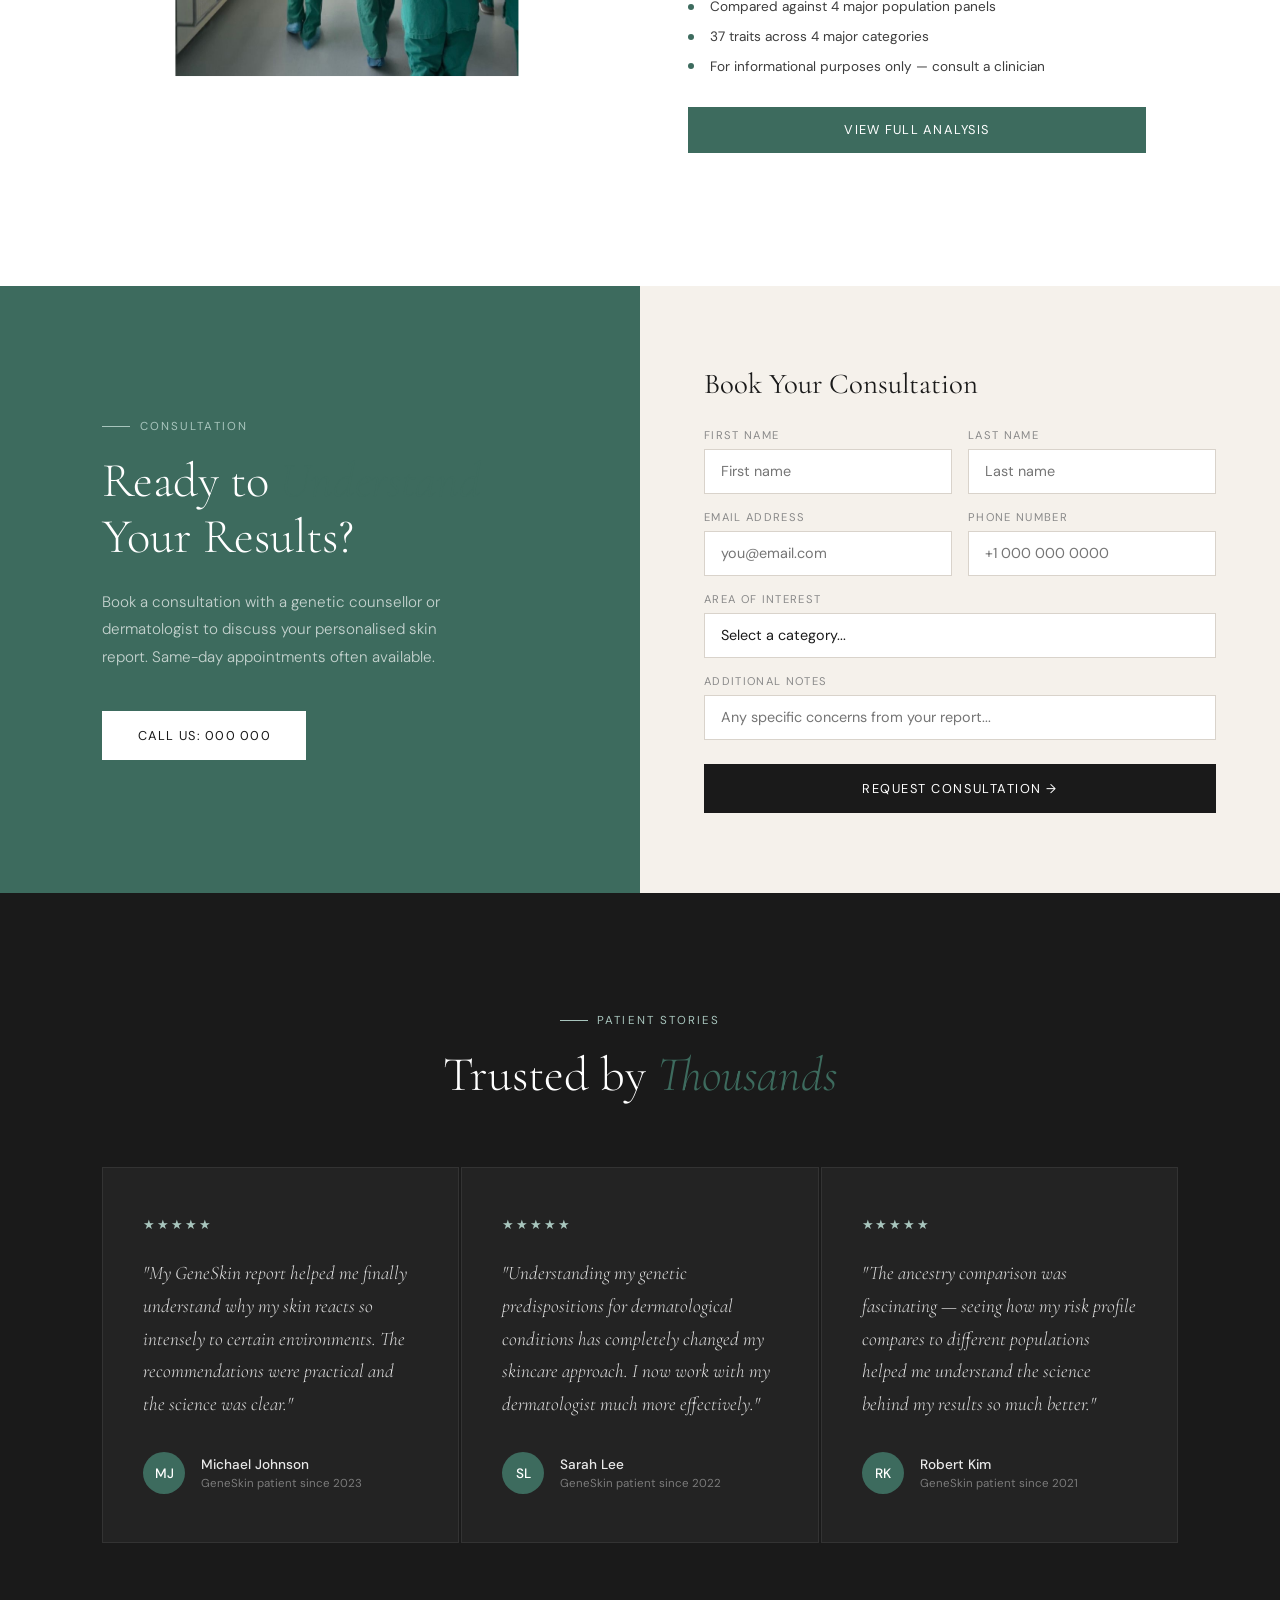
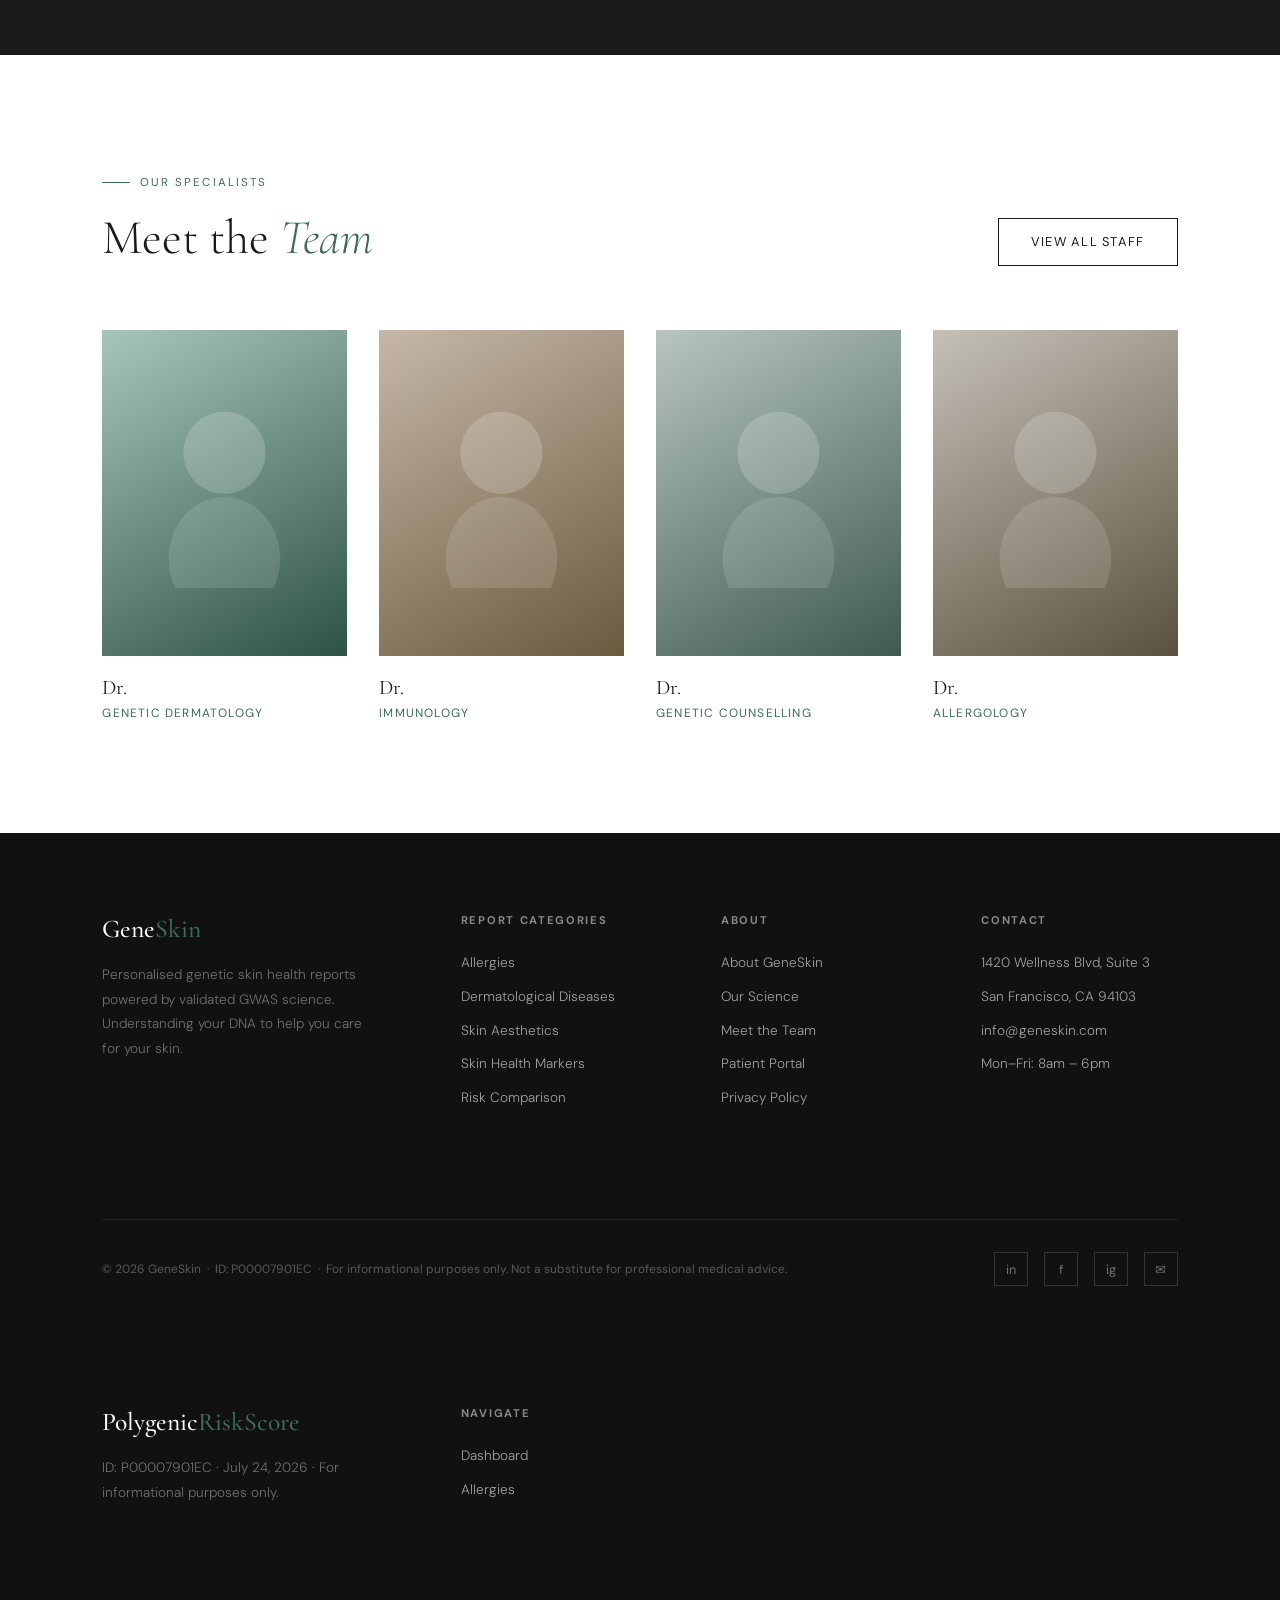
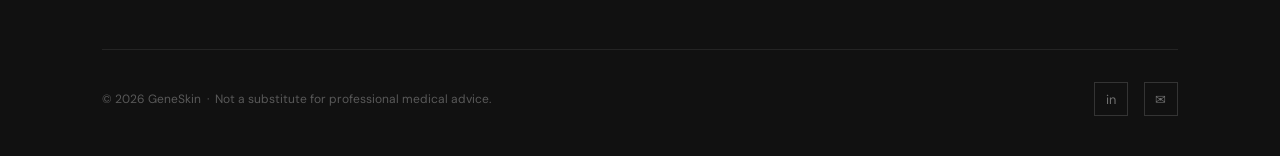
==== commit 21f4b641: "edited issue of images and css" ====
--- a/index.html
+++ b/index.html
@@ -55,7 +55,7 @@
 
   <!-- ── HERO ── -->
   <section class="hero" style="padding:0;">
-    <img src="../code/images/patient.webp" class="patientpic" alt="Patient consultation" />
+    <img src="images/patient.webp" class="patientpic" alt="Patient consultation" />
     <div class="hero-overlay"></div>
     <div class="hero-content">
       <div class="hero-tag">Genetic Analysis Report</div>
@@ -87,7 +87,7 @@
   <section class="about" id="about-anchor">
     <div class="about-inner reveal">
       <div class="about-img-wrap">
-    <img src="/output/code/images/hosiptalin.jpg" class="hosiptalin">
+    <img src="images/hosiptalin.jpg" class="hosiptalin">
       </div>
       <div class="about-content">
         <span class="section-tag">About Your Report</span>
@@ -566,4 +566,3 @@
 <script src="main.js"></script>
 </body>
 </html>
-
--- a/style.css
+++ b/style.css
@@ -328,7 +328,7 @@
   margin-right: calc(50% - 50vw);
   background:
     linear-gradient(rgba(245, 241, 235, 0), rgba(245, 241, 235, 0)),
-    url('../images/nature.avif') center 72%/cover no-repeat;
+    url('images/sthescope.png') center 72%/cover no-repeat;
   border: 1px solid var(--line);
 }
 .sum-cards {
@@ -528,7 +528,7 @@
   padding-top: 84px;
 }
 .categories-hero {
-  --categories-bg: url('../code/images/happypatient.png');
+  --categories-bg: url('images/happypatient.png');
   width: 100vw;
   margin: 0 0 1rem;
   margin-left: calc(50% - 50vw);
